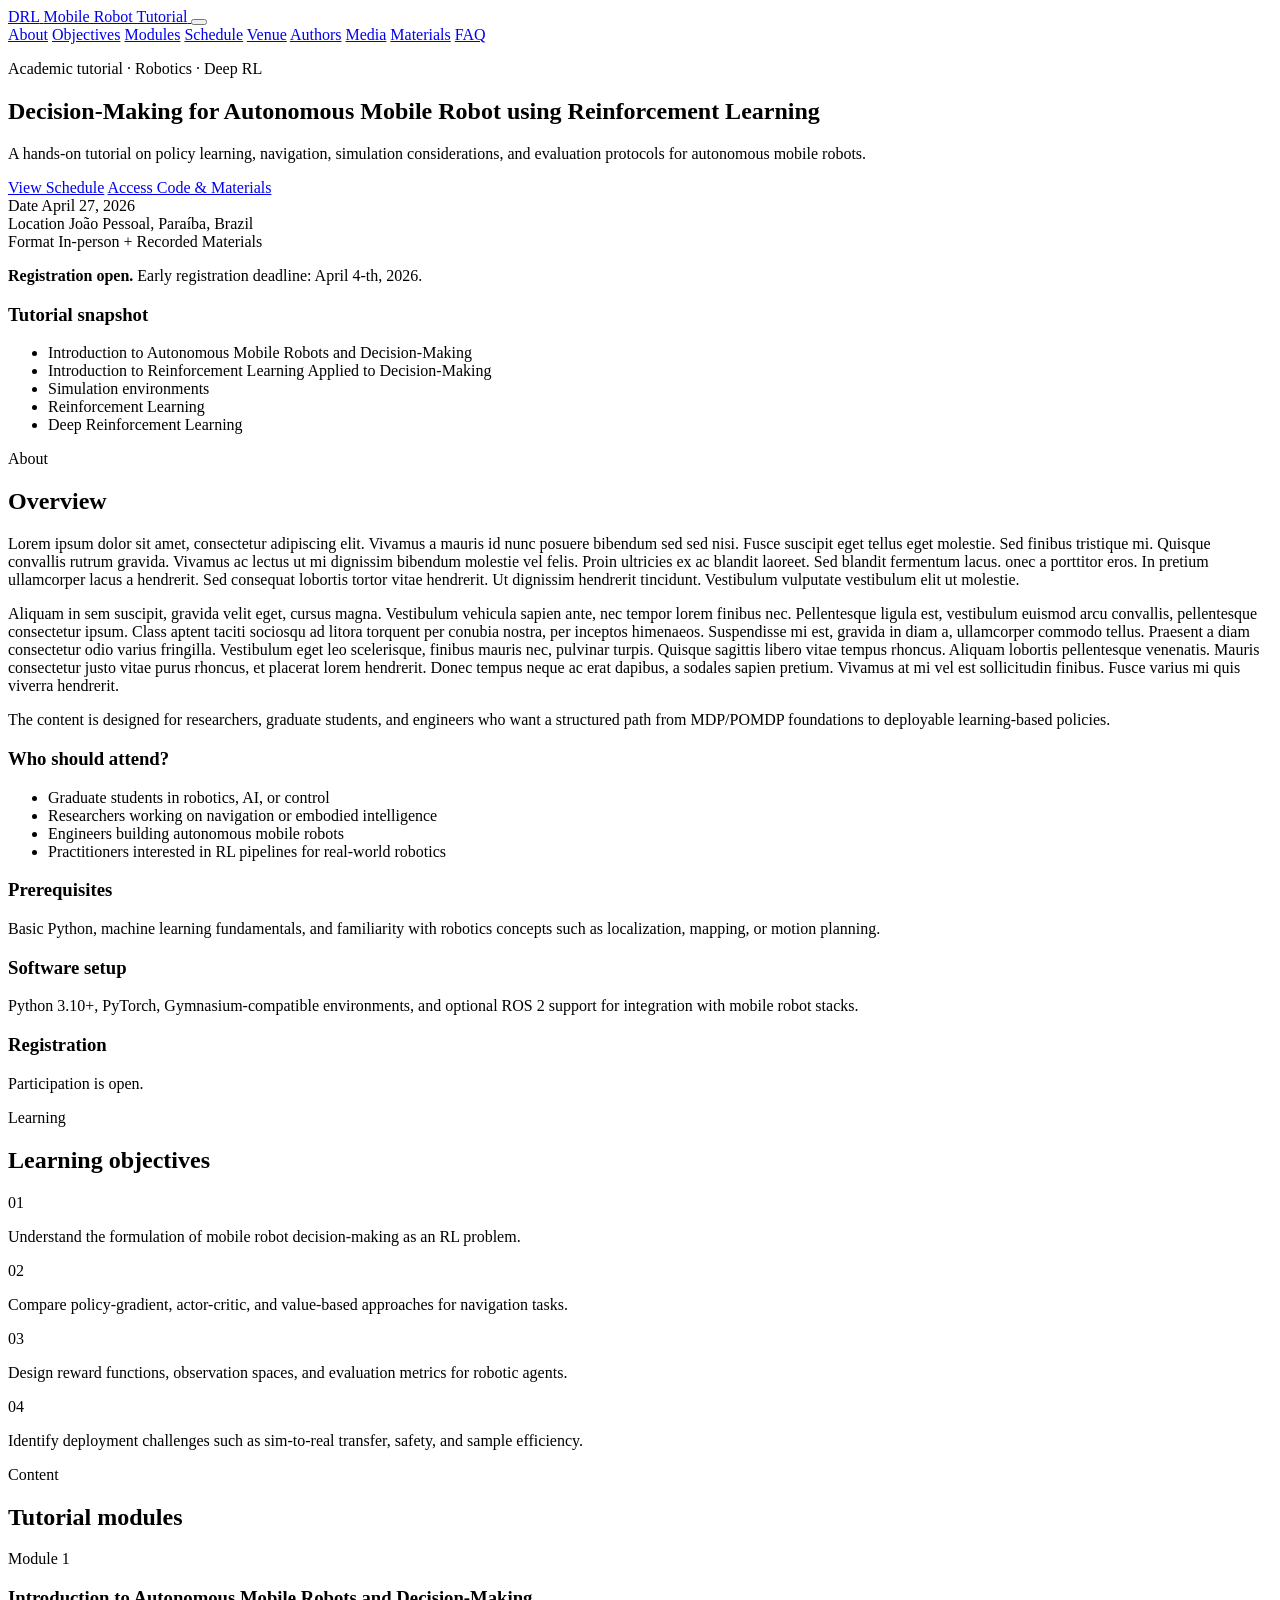
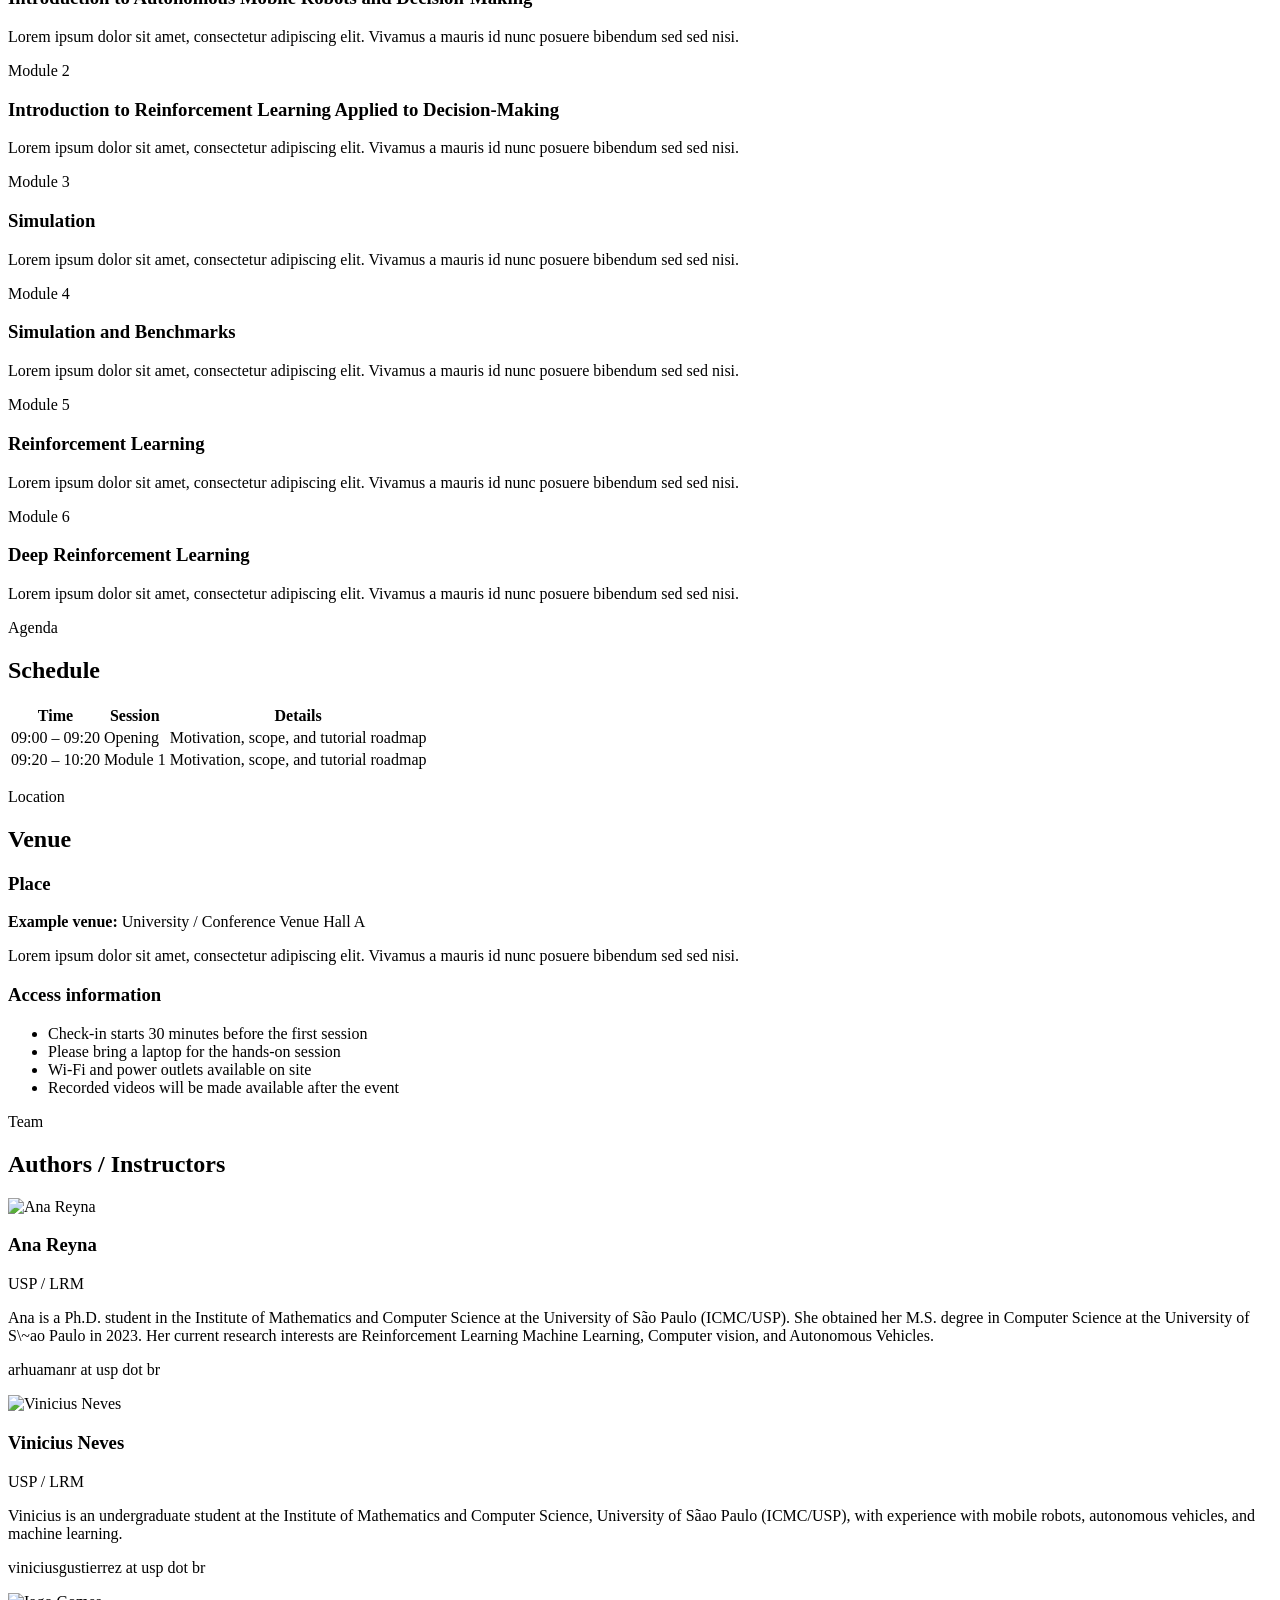
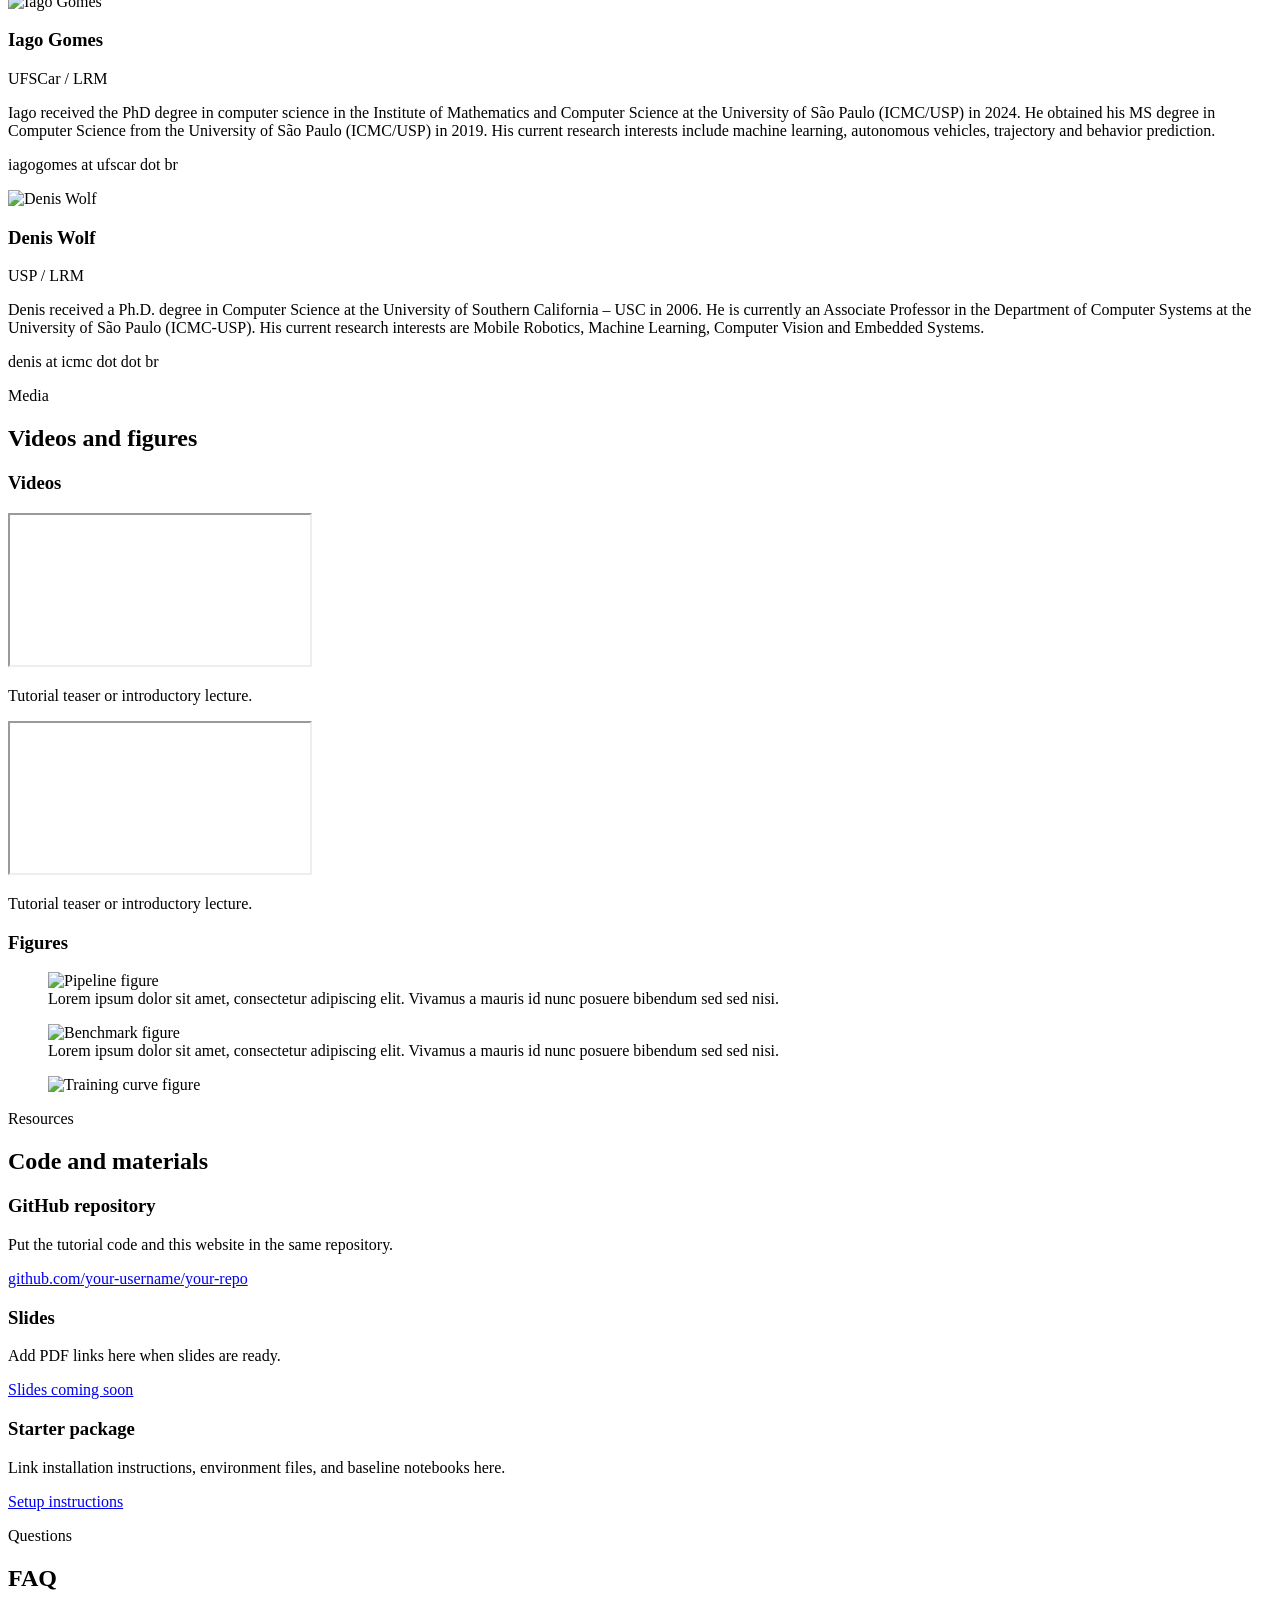
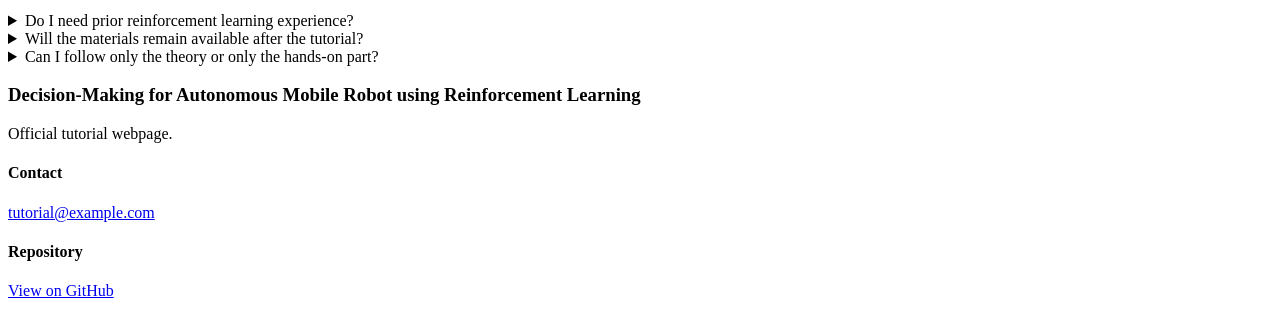
==== docs/index.html @ 29504f0d "update authors photos and bio" ====
<!DOCTYPE html>
<html lang="en">
<head>
  <meta charset="UTF-8" />
  <meta
    name="viewport"
    content="width=device-width, initial-scale=1.0"
  />
  <title>"Decision-Making for Autonomous Mobile Robot using Reinforcement Learning"</title>

  <meta
    name="description"
    content="Official tutorial website for Decision-Making for Mobile Robots using Deep Reinforcement Learning. Modules, schedule, venue, authors, figures, videos, and repository."
  />
  <meta
    name="keywords"
    content="mobile robots, deep reinforcement learning, robotics, decision-making, autonomous navigation"
  />
  <meta name="author" content="Tutorial Organizing Team" />

  <meta property="og:title" content="Decision-Making for Autonomous Mobile Robot using Reinforcement Learning" />
  <meta
    property="og:description"
    content="Tutorial website with overview, schedule, modules, authors, videos, figures, and code repository."
  />
  <meta property="og:type" content="website" />
  <meta property="og:image" content="./assets/figures/fig1.jpg" />
  <meta property="og:url" content="" />

  <link rel="stylesheet" href="./styles.css" />
</head>
<body>
  <header class="site-header">
    <div class="container nav-wrap">
      <a href="#home" class="brand">
        <span class="brand-mark">DRL</span>
        <span class="brand-text">Mobile Robot Tutorial</span>
      </a>

      <button class="menu-toggle" id="menu-toggle" aria-label="Open navigation menu" aria-expanded="false">
        <span></span><span></span><span></span>
      </button>

      <nav class="site-nav" id="site-nav" aria-label="Main Navigation">
        <a href="#about">About</a>
        <a href="#objectives">Objectives</a>
        <a href="#modules">Modules</a>
        <a href="#schedule">Schedule</a>
        <a href="#venue">Venue</a>
        <a href="#authors">Authors</a>
        <a href="#media">Media</a>
        <a href="#materials">Materials</a>
        <a href="#faq">FAQ</a>
      </nav>
    </div>
  </header>

  <main>
    <section id="home" class="hero section">
      <div class="container hero-grid">
        <div class="hero-copy">
          <p class="eyebrow">Academic tutorial · Robotics · Deep RL</p>
          <h1>Decision-Making for Autonomous Mobile Robot using Reinforcement Learning</h1>
          <p class="hero-subtitle">
            A hands-on tutorial on policy learning, navigation, simulation considerations,
            and evaluation protocols for autonomous mobile robots.
          </p>

          <div class="hero-actions">
            <a class="btn btn-primary" href="#schedule">View Schedule</a>
            <a class="btn btn-secondary" href="#materials">Access Code & Materials</a>
          </div>

          <div class="hero-meta">
            <div class="meta-card">
              <span class="meta-label">Date</span>
              <span class="meta-value">April 27, 2026</span>
            </div>
            <div class="meta-card">
              <span class="meta-label">Location</span>
              <span class="meta-value">João Pessoal, Paraíba, Brazil</span>
            </div>
            <div class="meta-card">
              <span class="meta-label">Format</span>
              <span class="meta-value">In-person + Recorded Materials</span>
            </div>
          </div>
        </div>

        <div class="hero-panel">
          <div class="highlight-banner">
            <p><strong>Registration open.</strong> Early registration deadline: April 4-th, 2026.</p>
          </div>

          <div class="info-panel">
            <h3>Tutorial snapshot</h3>
            <ul>
              <li>Introduction to Autonomous Mobile Robots and Decision-Making</li>
              <li>Introduction to Reinforcement Learning Applied to Decision-Making</li>
              <li>Simulation environments</li>
              <li>Reinforcement Learning</li>
              <li>Deep Reinforcement Learning</li>
            </ul>
          </div>
        </div>
      </div>
    </section>

    <section id="about" class="section">
      <div class="container">
        <div class="section-head">
          <p class="section-tag">About</p>
          <h2>Overview</h2>
        </div>

        <div class="two-col">
          <div>
            <p>
            Lorem ipsum dolor sit amet, consectetur adipiscing elit. Vivamus a mauris id nunc posuere bibendum sed sed nisi. 
            Fusce suscipit eget tellus eget molestie. Sed finibus tristique mi. Quisque convallis rutrum gravida. Vivamus ac 
            lectus ut mi dignissim bibendum molestie vel felis. Proin ultricies ex ac blandit laoreet. Sed blandit fermentum lacus. 
            onec a porttitor eros. In pretium ullamcorper lacus a hendrerit. Sed consequat lobortis tortor vitae hendrerit. 
            Ut dignissim hendrerit tincidunt. Vestibulum vulputate vestibulum elit ut molestie.
            </p>
            <p></p>
            Aliquam in sem suscipit, gravida velit eget, cursus magna. Vestibulum vehicula sapien ante, nec tempor lorem finibus nec.
            Pellentesque ligula est, vestibulum euismod arcu convallis, pellentesque consectetur ipsum. Class aptent taciti sociosqu ad litora 
            torquent per conubia nostra, per inceptos himenaeos. Suspendisse mi est, gravida in diam a, ullamcorper commodo tellus. Praesent 
            a diam consectetur odio varius fringilla. Vestibulum eget leo scelerisque, finibus mauris nec, pulvinar turpis. Quisque sagittis 
            libero vitae tempus rhoncus. Aliquam lobortis pellentesque venenatis. Mauris consectetur justo vitae purus rhoncus, et placerat 
            lorem hendrerit. Donec tempus neque ac erat dapibus, a sodales sapien pretium. Vivamus at mi vel est sollicitudin finibus. 
            Fusce varius mi quis viverra hendrerit.
            </p>
            <p>
            The content is designed for researchers, graduate students, and engineers who want
            a structured path from MDP/POMDP foundations to deployable learning-based policies.
            </p>
          </div>

          <div class="card">
            <h3>Who should attend?</h3>
            <ul class="clean-list">
              <li>Graduate students in robotics, AI, or control</li>
              <li>Researchers working on navigation or embodied intelligence</li>
              <li>Engineers building autonomous mobile robots</li>
              <li>Practitioners interested in RL pipelines for real-world robotics</li>
            </ul>
          </div>
        </div>

        <div class="three-col cards">
          <article class="card">
            <h3>Prerequisites</h3>
            <p>
              Basic Python, machine learning fundamentals, and familiarity with robotics concepts
              such as localization, mapping, or motion planning.
            </p>
          </article>

          <article class="card">
            <h3>Software setup</h3>
            <p>
              Python 3.10+, PyTorch, Gymnasium-compatible environments, and optional ROS 2 support
              for integration with mobile robot stacks.
            </p>
          </article>

          <article class="card">
            <h3>Registration</h3>
            <p>
              Participation is open.
            </p>
          </article>
        </div>
      </div>
    </section>

    <section id="objectives" class="section alt-bg">
      <div class="container">
        <div class="section-head">
          <p class="section-tag">Learning</p>
          <h2>Learning objectives</h2>
        </div>

        <div class="objectives-grid">
          <div class="objective-item">
            <span>01</span>
            <p>Understand the formulation of mobile robot decision-making as an RL problem.</p>
          </div>
          <div class="objective-item">
            <span>02</span>
            <p>Compare policy-gradient, actor-critic, and value-based approaches for navigation tasks.</p>
          </div>
          <div class="objective-item">
            <span>03</span>
            <p>Design reward functions, observation spaces, and evaluation metrics for robotic agents.</p>
          </div>
          <div class="objective-item">
            <span>04</span>
            <p>Identify deployment challenges such as sim-to-real transfer, safety, and sample efficiency.</p>
          </div>
        </div>
      </div>
    </section>

    <section id="modules" class="section">
      <div class="container">
        <div class="section-head">
          <p class="section-tag">Content</p>
          <h2>Tutorial modules</h2>
        </div>

        <div class="module-grid">
          <article class="card module-card">
            <span class="pill">Module 1</span>
            <h3>Introduction to Autonomous Mobile Robots and Decision-Making</h3>
            <p>
              Lorem ipsum dolor sit amet, consectetur adipiscing elit. Vivamus a mauris id nunc posuere bibendum sed sed nisi.
            </p>
          </article>

          <article class="card module-card">
            <span class="pill">Module 2</span>
            <h3>Introduction to Reinforcement Learning Applied to Decision-Making</h3>
            <p>
              Lorem ipsum dolor sit amet, consectetur adipiscing elit. Vivamus a mauris id nunc posuere bibendum sed sed nisi.
            </p>
          </article>

          <article class="card module-card">
            <span class="pill">Module 3</span>
            <h3>Simulation</h3>
            <p>
              Lorem ipsum dolor sit amet, consectetur adipiscing elit. Vivamus a mauris id nunc posuere bibendum sed sed nisi.
            </p>
          </article>

          <article class="card module-card">
            <span class="pill">Module 4</span>
            <h3>Simulation and Benchmarks</h3>
            <p>
             Lorem ipsum dolor sit amet, consectetur adipiscing elit. Vivamus a mauris id nunc posuere bibendum sed sed nisi.
            </p>
          </article>

          <article class="card module-card">
            <span class="pill">Module 5</span>
            <h3>Reinforcement Learning</h3>
            <p>
              Lorem ipsum dolor sit amet, consectetur adipiscing elit. Vivamus a mauris id nunc posuere bibendum sed sed nisi.
            </p>
          </article>

          <article class="card module-card">
            <span class="pill">Module 6</span>
            <h3>Deep Reinforcement Learning</h3>
            <p>
              Lorem ipsum dolor sit amet, consectetur adipiscing elit. Vivamus a mauris id nunc posuere bibendum sed sed nisi.
            </p>
          </article>
        </div>
      </div>
    </section>

    <section id="schedule" class="section alt-bg">
      <div class="container">
        <div class="section-head">
          <p class="section-tag">Agenda</p>
          <h2>Schedule</h2>
        </div>

        <div class="table-wrap">
          <table class="schedule-table">
            <thead>
              <tr>
                <th>Time</th>
                <th>Session</th>
                <th>Details</th>
              </tr>
            </thead>
            <tbody>
              <tr>
                <td>09:00 – 09:20</td>
                <td>Opening</td>
                <td>Motivation, scope, and tutorial roadmap</td>
              </tr>
              <tr>
                <td>09:20 – 10:20</td>
                <td>Module 1</td>
                <td>Motivation, scope, and tutorial roadmap</td>
              </tr>
            </tbody>
          </table>
        </div>
      </div>
    </section>

    <section id="venue" class="section">
      <div class="container">
        <div class="section-head">
          <p class="section-tag">Location</p>
          <h2>Venue</h2>
        </div>

        <div class="two-col">
          <div class="card">
            <h3>Place</h3>
            <p><strong>Example venue:</strong> University / Conference Venue Hall A</p>
            <p>
              Lorem ipsum dolor sit amet, consectetur adipiscing elit. Vivamus a mauris id nunc posuere bibendum sed sed nisi.
            </p>
          </div>

          <div class="card">
            <h3>Access information</h3>
            <ul class="clean-list">
              <li>Check-in starts 30 minutes before the first session</li>
              <li>Please bring a laptop for the hands-on session</li>
              <li>Wi-Fi and power outlets available on site</li>
              <li>Recorded videos will be made available after the event</li>
            </ul>
          </div>
        </div>
      </div>
    </section>

    <section id="authors" class="section alt-bg">
      <div class="container">
        <div class="section-head">
          <p class="section-tag">Team</p>
          <h2>Authors / Instructors</h2>
        </div>

        <div class="author-grid">
          <article class="card author-card">
            <img src="./assets/authors/ana.jpeg" alt="Ana Reyna" />
            <h3>Ana Reyna</h3>
            <p class="muted">USP / LRM</p>
            <p>Ana is a Ph.D. student in the Institute of Mathematics and Computer Science at the 
              University of São Paulo (ICMC/USP). She obtained her M.S. degree in Computer Science 
              at the University of S\~ao Paulo in 2023. Her current research interests are Reinforcement 
              Learning Machine Learning, Computer vision, and Autonomous Vehicles.</p>
            <p>arhuamanr at usp dot br</p>
          </article>

          <article class="card author-card">
            <img src="./assets/authors/vinicius.jpg" alt="Vinicius Neves" />
            <h3>Vinicius Neves</h3>
            <p class="muted">USP / LRM</p>
            <p>Vinicius is an undergraduate student at the  Institute of Mathematics and Computer Science, 
              University of Sãao Paulo (ICMC/USP), with experience with mobile robots, autonomous
               vehicles, and machine learning.</p>
            <p> viniciusgustierrez at usp dot br</p>
          </article>

          <article class="card author-card">
            <img src="./assets/authors/iago.jpg" alt="Iago Gomes" />
            <h3>Iago Gomes</h3>
            <p class="muted">UFSCar / LRM </p>
            <p>Iago received the PhD degree in computer science in the Institute of Mathematics 
              and Computer Science at the University of São Paulo (ICMC/USP) in 2024. 
              He obtained his MS degree in Computer Science from the University of São Paulo (ICMC/USP) in 2019. 
              His current research interests include machine learning, autonomous vehicles, trajectory and 
              behavior prediction.</p>
            <p>iagogomes at ufscar dot br</p>
          </article>

          <article class="card author-card">
            <img src="./assets/authors/denis.jpg" alt="Denis Wolf" />
            <h3>Denis Wolf</h3>
            <p class="muted">USP /  LRM</p>
            <p> Denis received a Ph.D. degree in Computer Science at the University of Southern 
              California – USC in 2006. He is currently an Associate Professor in the Department 
              of Computer Systems at the University of São Paulo (ICMC-USP). His current research 
              interests are Mobile Robotics, Machine Learning, Computer Vision and
               Embedded Systems.</p>
            <p>denis at icmc dot dot br</p>
          </article>
        </div>
      </div>
    </section>

    <section id="media" class="section">
      <div class="container">
        <div class="section-head">
          <p class="section-tag">Media</p>
          <h2>Videos and figures</h2>
        </div>

        <div class="two-col">
          <div>
            <h3 class="subsection-title">Videos</h3>
            <div class="video-grid">
              <div class="video-card card">
                <div class="video-frame">
                  <iframe
                    src="https://www.youtube.com/embed/dQw4w9WgXcQ"
                    title="Tutorial teaser video"
                    loading="lazy"
                    allowfullscreen>
                  </iframe>
                </div>
                <p>Tutorial teaser or introductory lecture.</p>
              </div>

              <div class="video-card card">
                <div class="video-frame">
                  <iframe
                    src="https://www.youtube.com/embed/aqz-KE-bpKQ"
                    title="Robot demo video"
                    loading="lazy"
                    allowfullscreen>
                  </iframe>
                </div>
                <p>Tutorial teaser or introductory lecture.</p>
              </div>
            </div>
          </div>

          <div>
            <h3 class="subsection-title">Figures</h3>
            <div class="figure-grid">
              <figure class="card figure-card">
                <img src="./assets/figures/fig1.jpg" alt="Pipeline figure" />
                <figcaption>Lorem ipsum dolor sit amet, consectetur adipiscing elit. Vivamus a mauris id nunc posuere bibendum sed sed nisi.</figcaption>
              </figure>

              <figure class="card figure-card">
                <img src="./assets/figures/fig2.jpg" alt="Benchmark figure" />
                <figcaption>Lorem ipsum dolor sit amet, consectetur adipiscing elit. Vivamus a mauris id nunc posuere bibendum sed sed nisi.</figcaption>
              </figure>

              <figure class="card figure-card">
                <img src="./assets/figures/fig3.jpg" alt="Training curve figure" />
                <figcaptionLorem ipsum dolor sit amet, consectetur adipiscing elit. Vivamus a mauris id nunc posuere bibendum sed sed nisi.</figcaption>
              </figure>
            </div>
          </div>
        </div>
      </div>
    </section>

    <section id="materials" class="section alt-bg">
      <div class="container">
        <div class="section-head">
          <p class="section-tag">Resources</p>
          <h2>Code and materials</h2>
        </div>

        <div class="three-col cards">
          <article class="card">
            <h3>GitHub repository</h3>
            <p>
              Put the tutorial code and this website in the same repository.
            </p>
            <a class="text-link" href="https://github.com/your-username/your-repo" target="_blank" rel="noopener noreferrer">
              github.com/your-username/your-repo
            </a>
          </article>

          <article class="card">
            <h3>Slides</h3>
            <p>
              Add PDF links here when slides are ready.
            </p>
            <a class="text-link" href="#">Slides coming soon</a>
          </article>

          <article class="card">
            <h3>Starter package</h3>
            <p>
              Link installation instructions, environment files, and baseline notebooks here.
            </p>
            <a class="text-link" href="#">Setup instructions</a>
          </article>
        </div>
      </div>
    </section>

    <section id="faq" class="section">
      <div class="container">
        <div class="section-head">
          <p class="section-tag">Questions</p>
          <h2>FAQ</h2>
        </div>

        <div class="faq-list">
          <details class="faq-item card">
            <summary>Do I need prior reinforcement learning experience?</summary>
            <p>Helpful but not mandatory. Basic ML knowledge is enough for most of the tutorial.</p>
          </details>

          <details class="faq-item card">
            <summary>Will the materials remain available after the tutorial?</summary>
            <p>Yes. Slides, repository links, and selected recordings can be shared after the event.</p>
          </details>

          <details class="faq-item card">
            <summary>Can I follow only the theory or only the hands-on part?</summary>
            <p>Yes. The content is modular, so attendees can focus on the segments most relevant to them.</p>
          </details>
        </div>
      </div>
    </section>
  </main>

  <footer class="site-footer">
    <div class="container footer-grid">
      <div>
        <h3>Decision-Making for Autonomous Mobile Robot using Reinforcement Learning</h3>
        <p>
          Official tutorial webpage.
        </p>
      </div>

      <div>
        <h4>Contact</h4>
        <p><a href="mailto:tutorial@example.com">tutorial@example.com</a></p>
      </div>

      <div>
        <h4>Repository</h4>
        <p>
          <a href="https://github.com/your-username/your-repo" target="_blank" rel="noopener noreferrer">
            View on GitHub
          </a>
        </p>
      </div>
    </div>
  </footer>

  <script src="./script.js"></script>
</body>
</html>
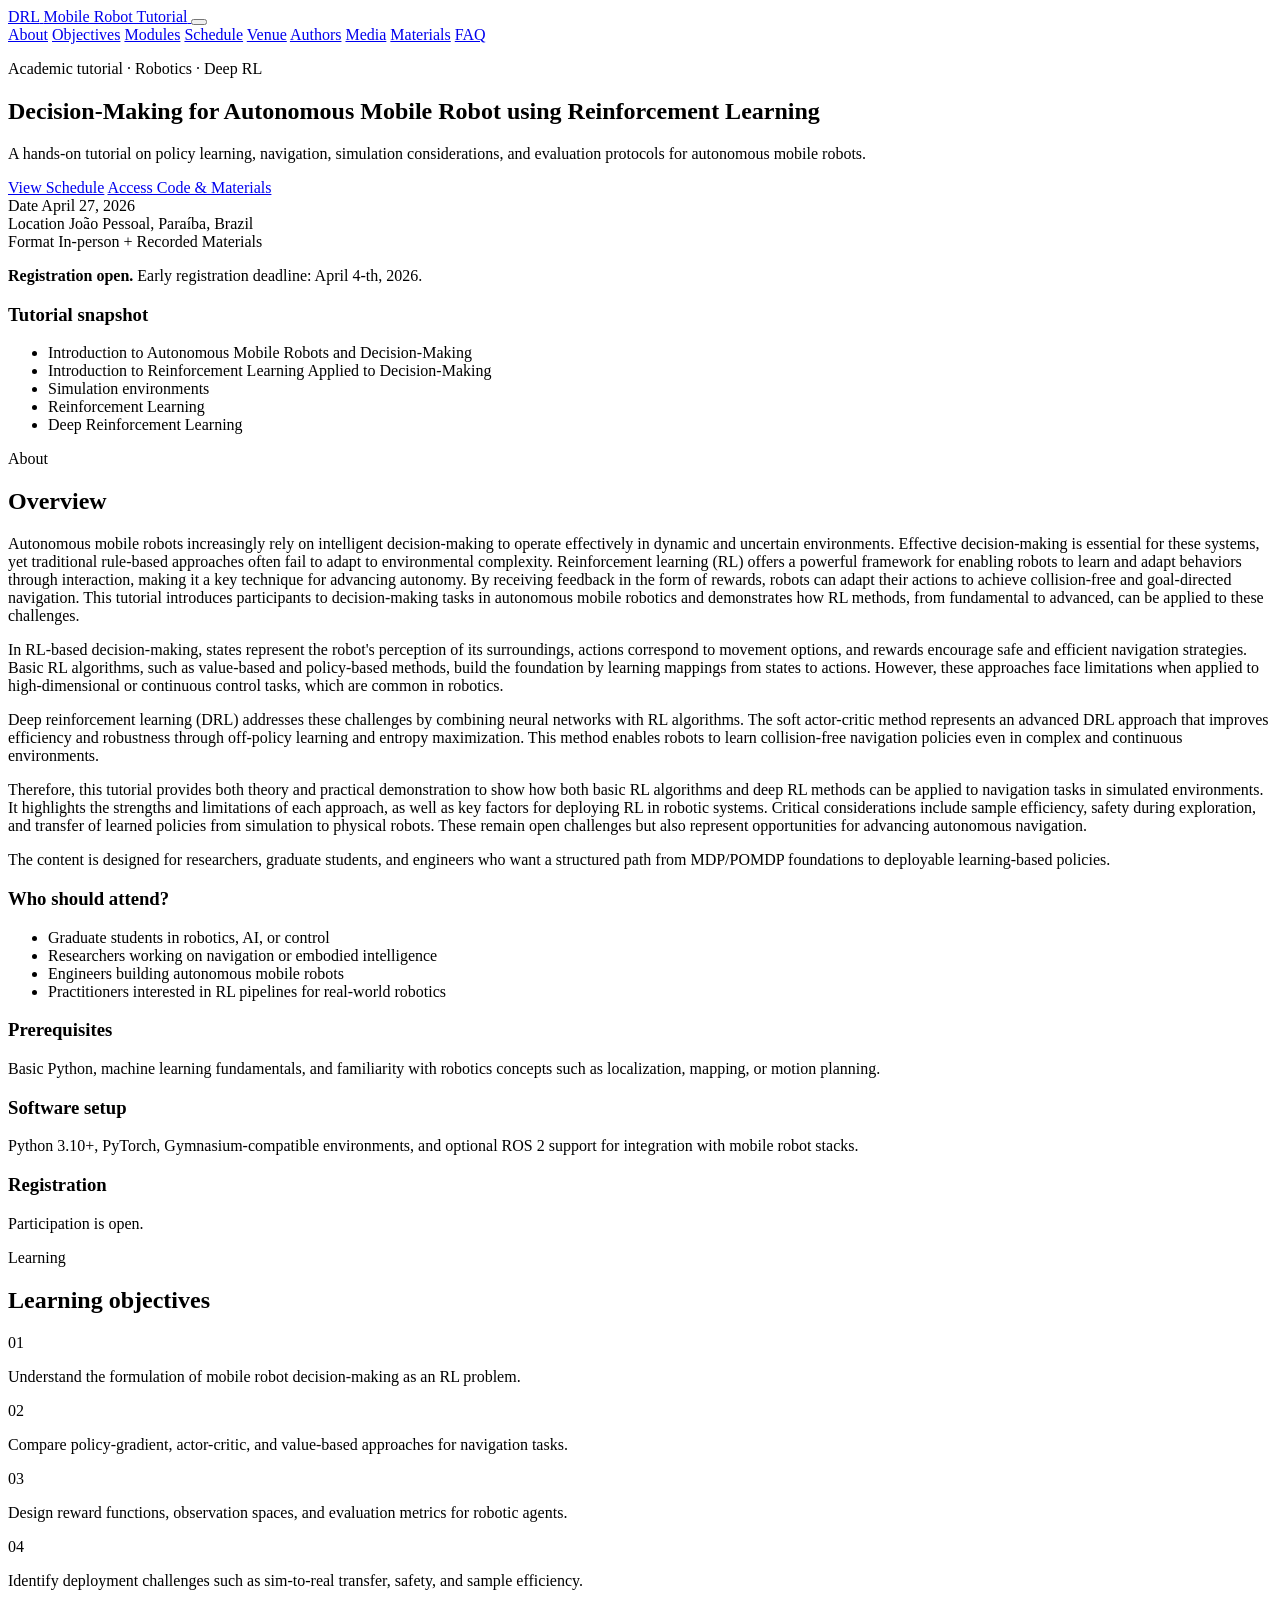
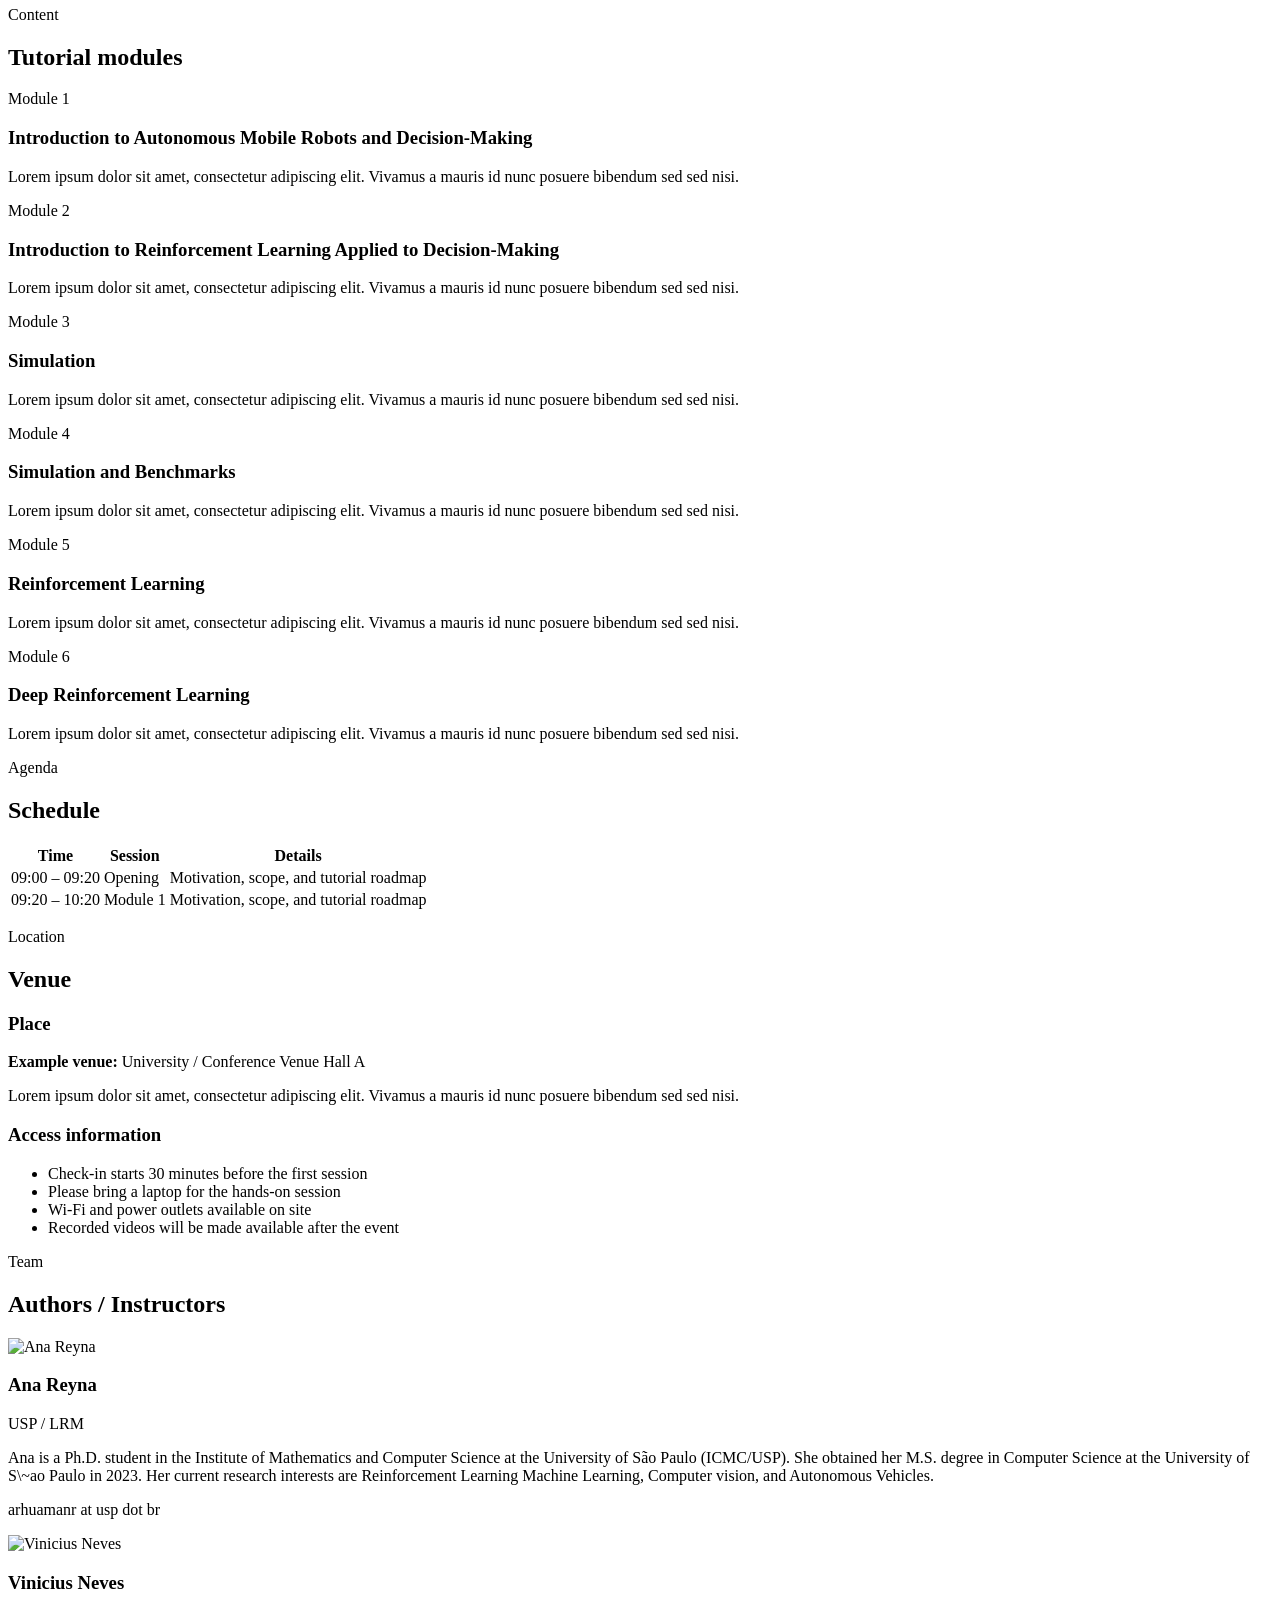
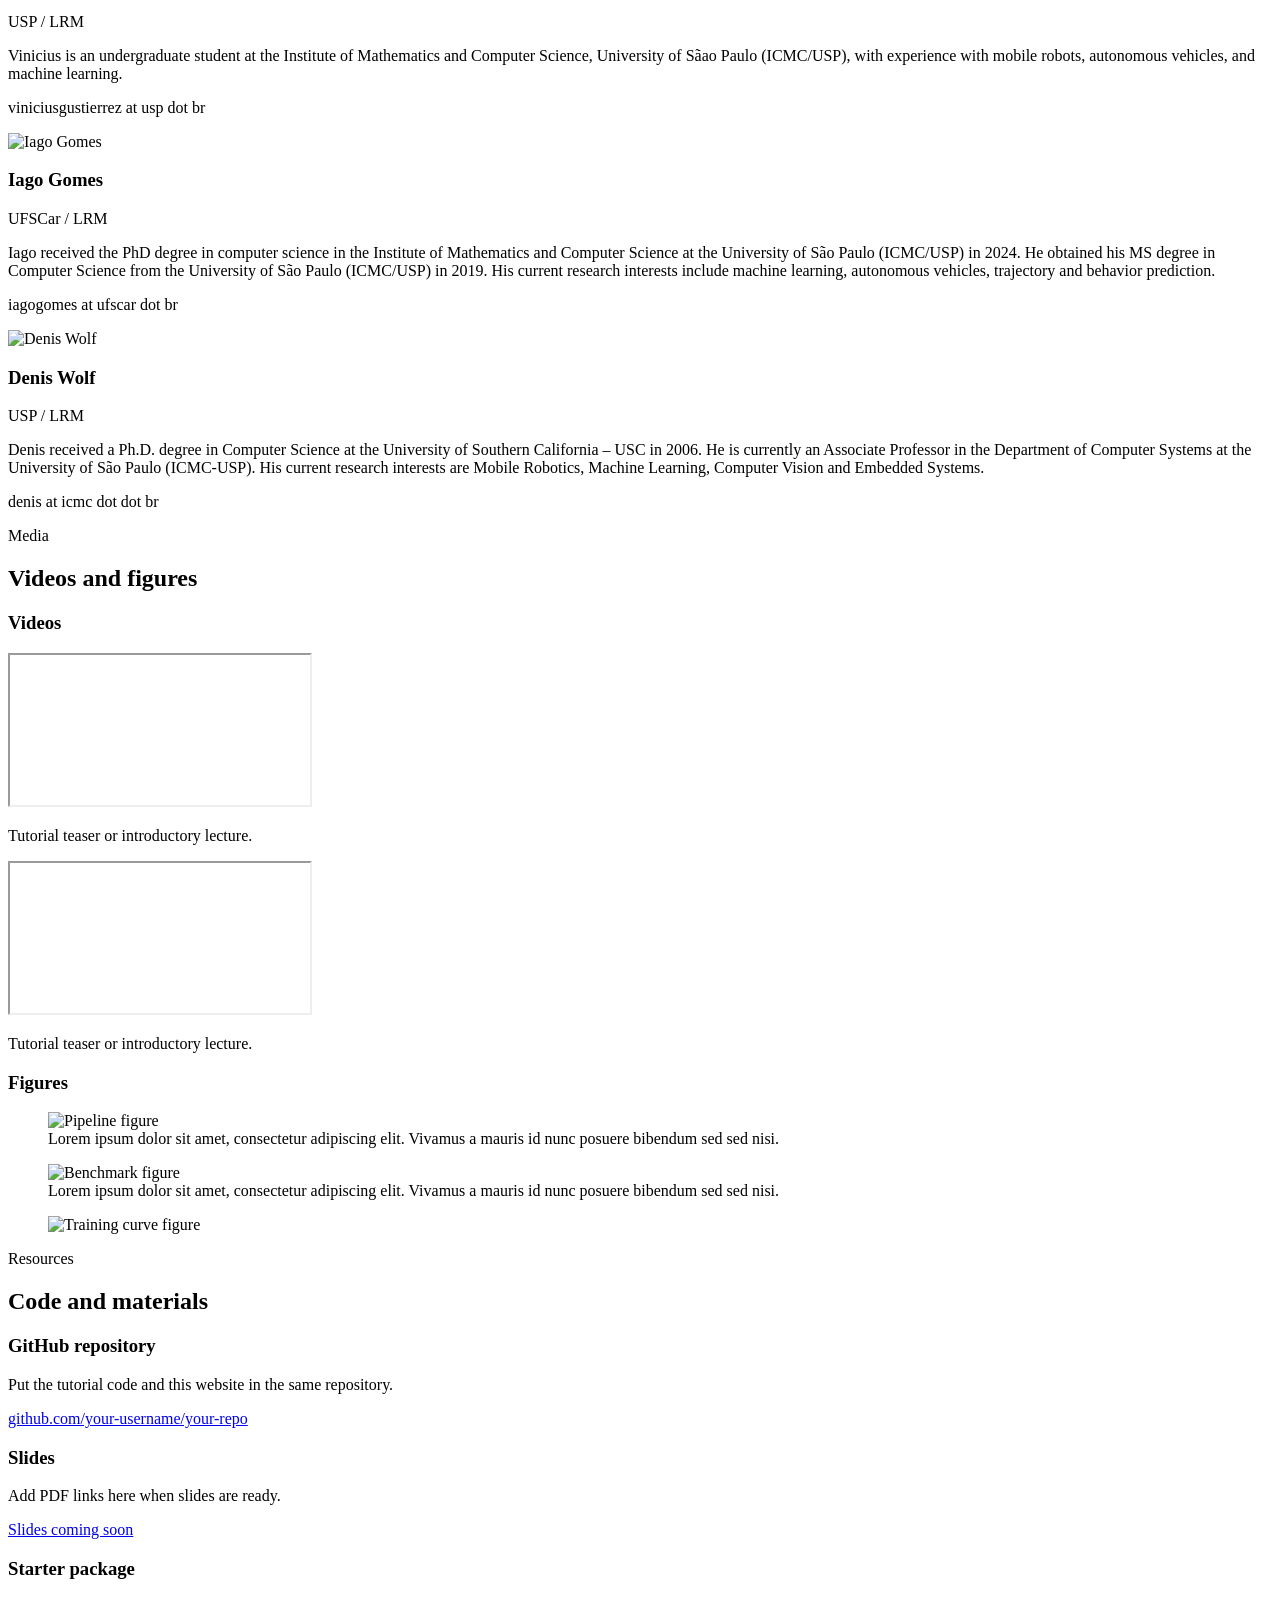
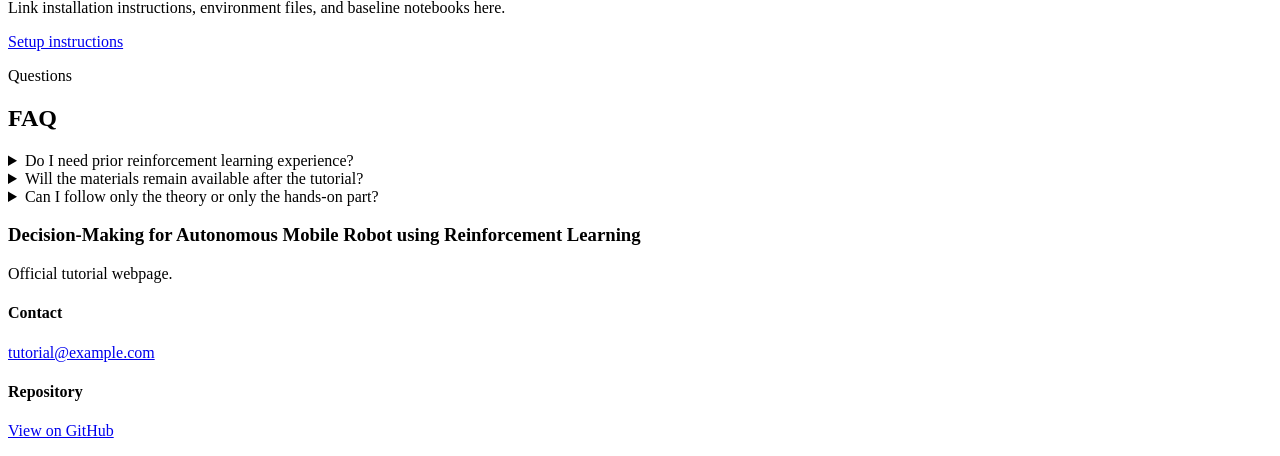
==== commit 9bf10883: "update description" ====
--- a/docs/index.html
+++ b/docs/index.html
@@ -115,22 +115,30 @@
 
         <div class="two-col">
           <div>
-            <p>
-            Lorem ipsum dolor sit amet, consectetur adipiscing elit. Vivamus a mauris id nunc posuere bibendum sed sed nisi. 
-            Fusce suscipit eget tellus eget molestie. Sed finibus tristique mi. Quisque convallis rutrum gravida. Vivamus ac 
-            lectus ut mi dignissim bibendum molestie vel felis. Proin ultricies ex ac blandit laoreet. Sed blandit fermentum lacus. 
-            onec a porttitor eros. In pretium ullamcorper lacus a hendrerit. Sed consequat lobortis tortor vitae hendrerit. 
-            Ut dignissim hendrerit tincidunt. Vestibulum vulputate vestibulum elit ut molestie.
-            </p>
-            <p></p>
-            Aliquam in sem suscipit, gravida velit eget, cursus magna. Vestibulum vehicula sapien ante, nec tempor lorem finibus nec.
-            Pellentesque ligula est, vestibulum euismod arcu convallis, pellentesque consectetur ipsum. Class aptent taciti sociosqu ad litora 
-            torquent per conubia nostra, per inceptos himenaeos. Suspendisse mi est, gravida in diam a, ullamcorper commodo tellus. Praesent 
-            a diam consectetur odio varius fringilla. Vestibulum eget leo scelerisque, finibus mauris nec, pulvinar turpis. Quisque sagittis 
-            libero vitae tempus rhoncus. Aliquam lobortis pellentesque venenatis. Mauris consectetur justo vitae purus rhoncus, et placerat 
-            lorem hendrerit. Donec tempus neque ac erat dapibus, a sodales sapien pretium. Vivamus at mi vel est sollicitudin finibus. 
-            Fusce varius mi quis viverra hendrerit.
-            </p>
+           <p>Autonomous mobile robots increasingly rely on intelligent decision-making to operate effectively in dynamic and 
+           uncertain environments.  Effective decision-making is essential for these systems, yet traditional rule-based
+           approaches often fail to adapt to environmental complexity.  Reinforcement learning (RL) offers a powerful framework 
+           for enabling robots to learn and adapt behaviors through interaction, making it a key technique for advancing autonomy. 
+           By receiving feedback in the form of rewards, robots can adapt their actions to achieve collision-free and goal-directed 
+           navigation. This tutorial introduces participants to decision-making tasks in autonomous mobile robotics and demonstrates 
+           how RL methods, from fundamental to advanced, can be applied to these challenges.</p>
+
+          <p>In RL-based decision-making, states represent the robot's perception of its surroundings, actions correspond to movement 
+            options, and rewards encourage safe and efficient navigation strategies. Basic RL algorithms, such as value-based and 
+            policy-based methods, build the foundation by learning mappings from states to actions. However, these approaches face 
+            limitations when applied to high-dimensional or continuous control tasks, which are common in robotics. </p> 
+
+          <p>Deep reinforcement learning (DRL) addresses these challenges by combining neural networks with RL algorithms. The soft 
+            actor-critic method represents an advanced DRL approach that improves efficiency and robustness through off-policy learning 
+            and entropy maximization. This method enables robots to learn collision-free navigation policies even in complex and 
+            continuous environments. </p> 
+
+            <p>Therefore, this tutorial provides both theory and practical demonstration to show how both basic RL algorithms
+             and deep RL methods can be applied to navigation tasks in simulated environments. It highlights the strengths and 
+             limitations of each approach, as well as key factors for deploying RL in robotic systems. Critical 
+             considerations include sample efficiency, safety during exploration, and transfer of learned policies from simulation
+              to physical robots. These remain open challenges but also represent opportunities for advancing autonomous navigation. </p>
+
             <p>
             The content is designed for researchers, graduate students, and engineers who want
             a structured path from MDP/POMDP foundations to deployable learning-based policies.
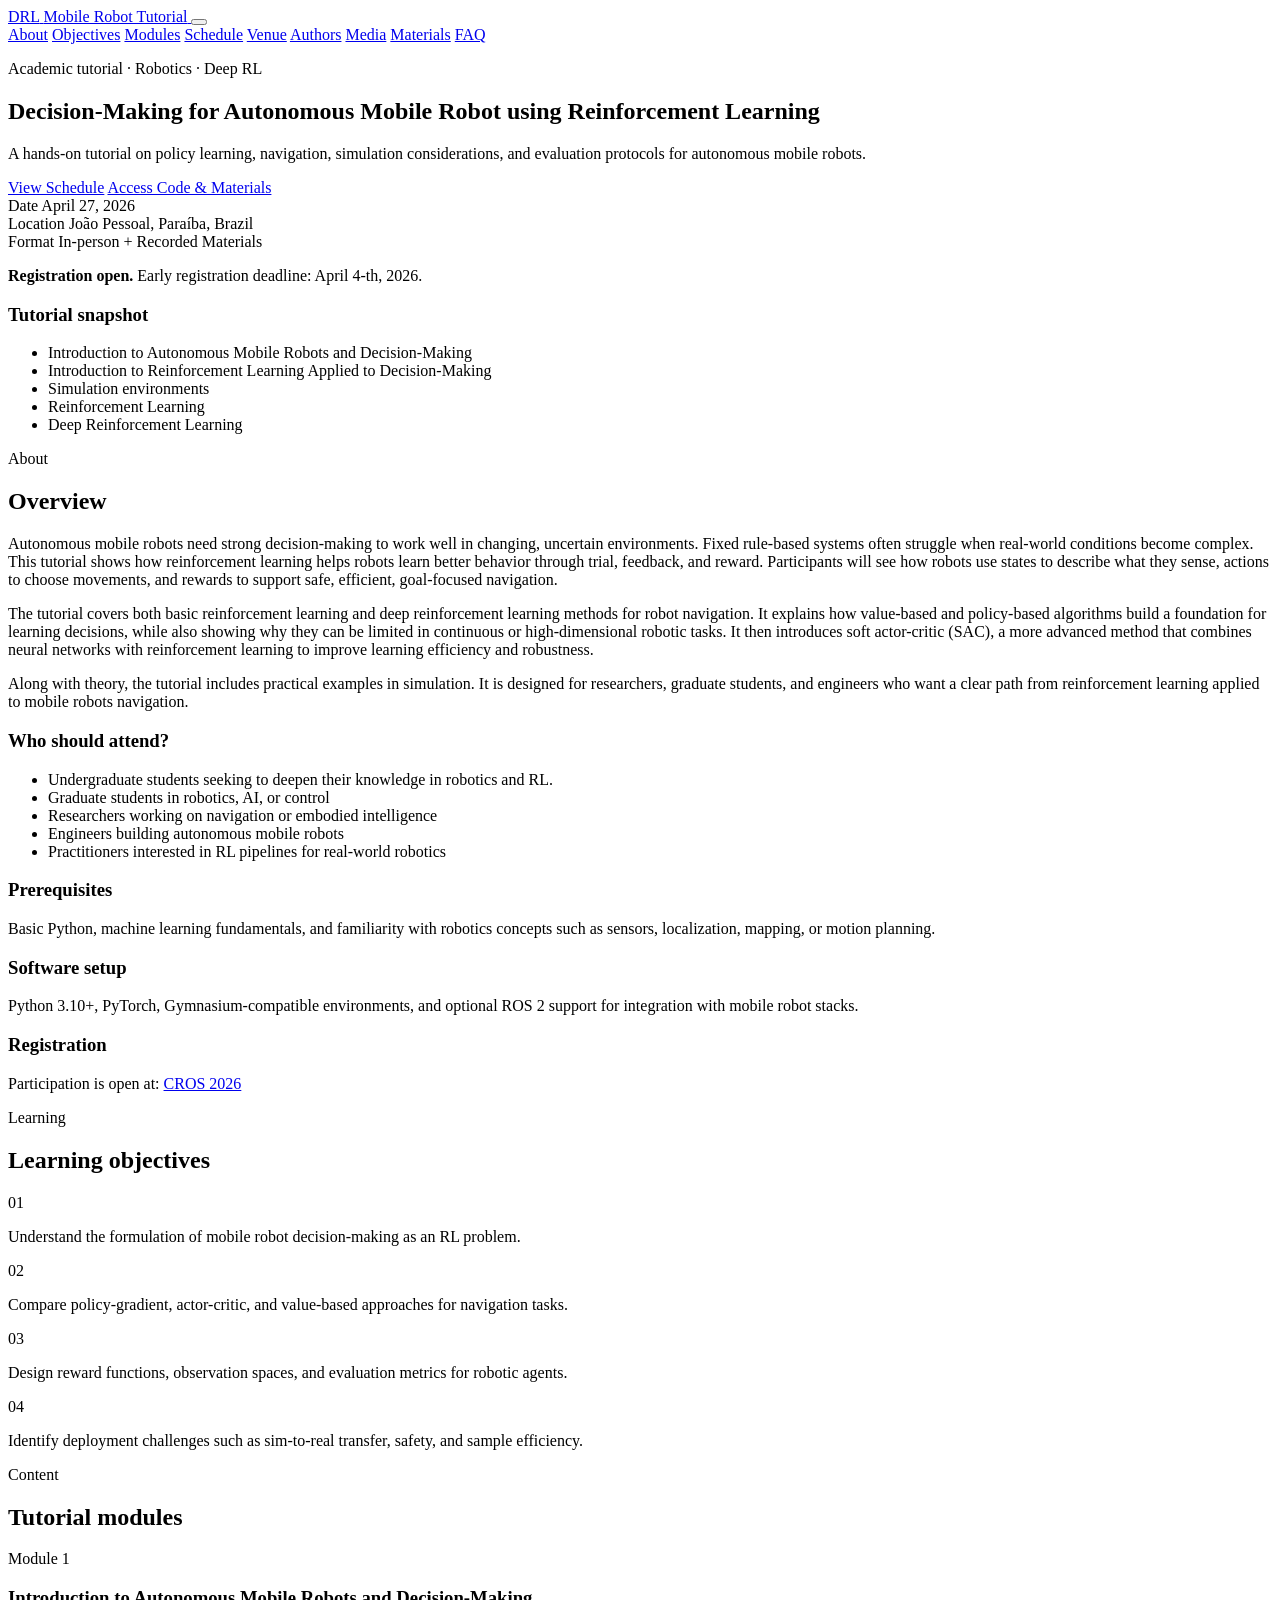
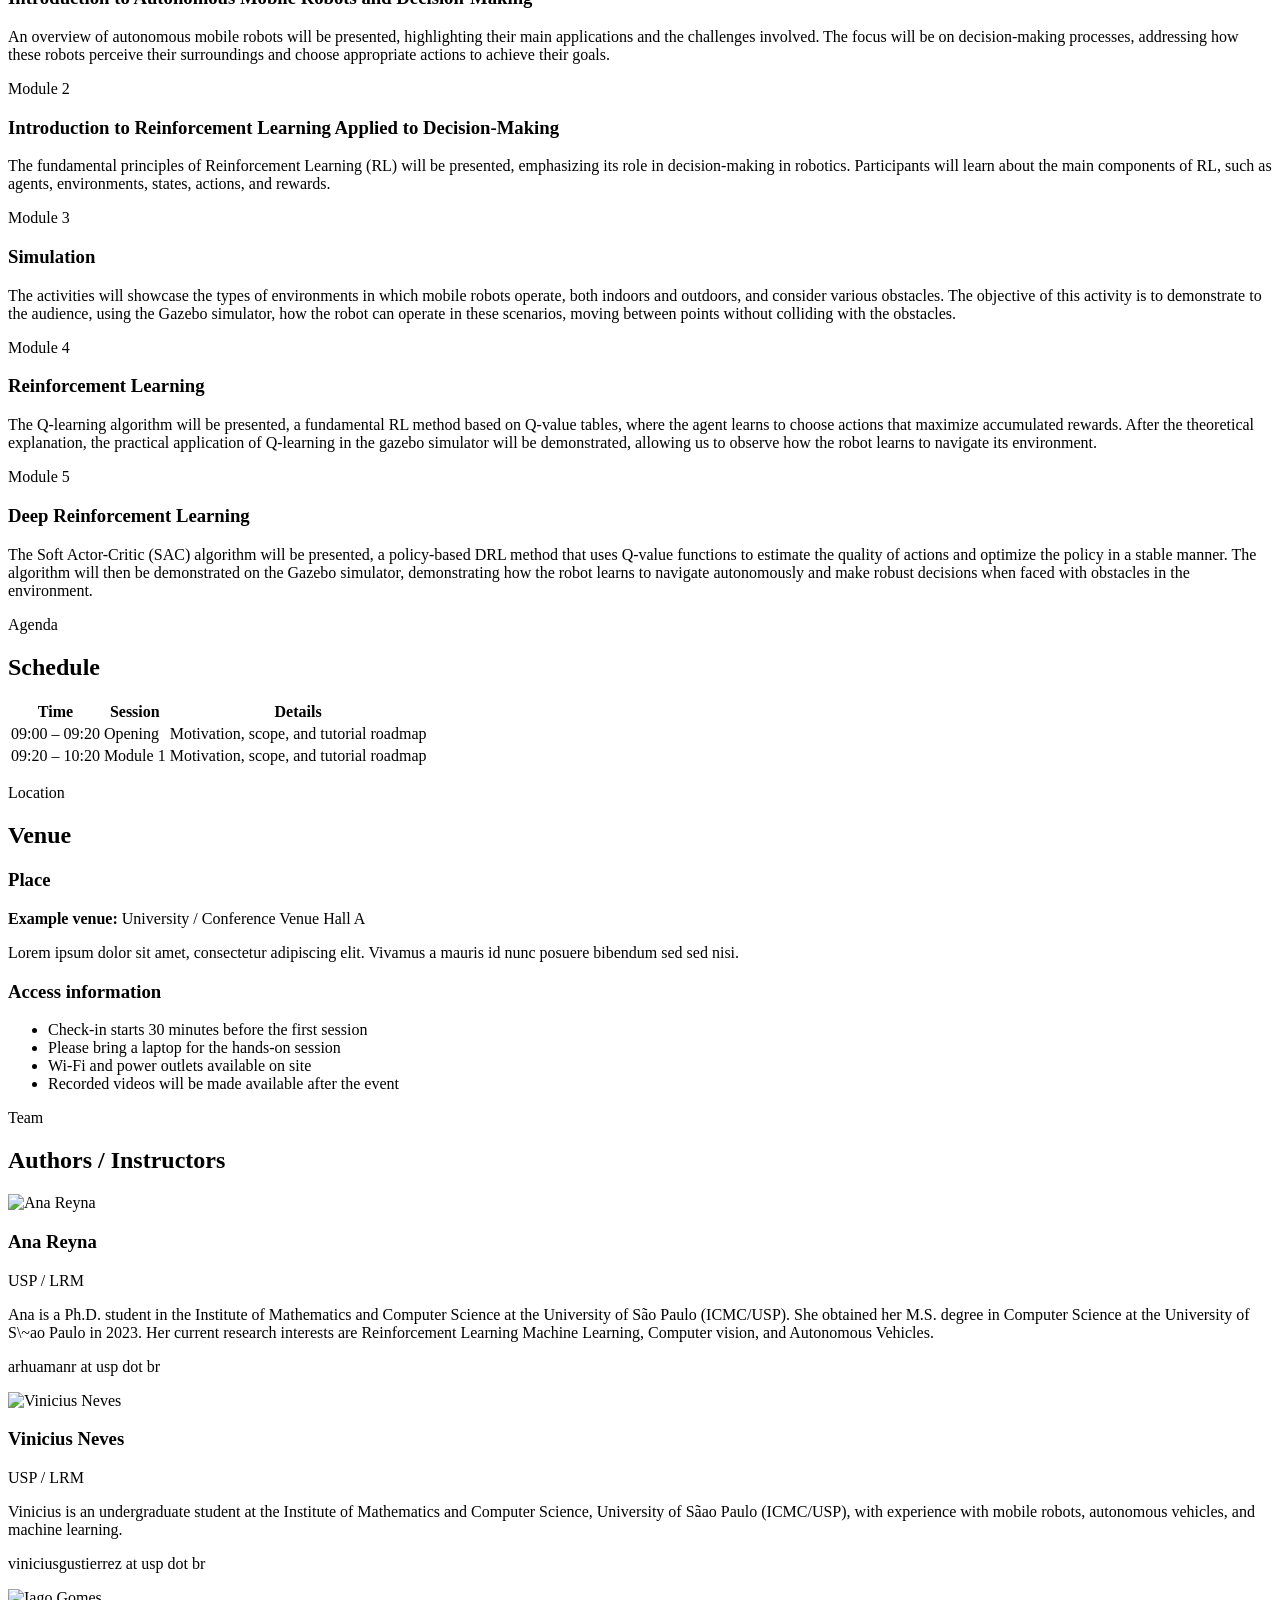
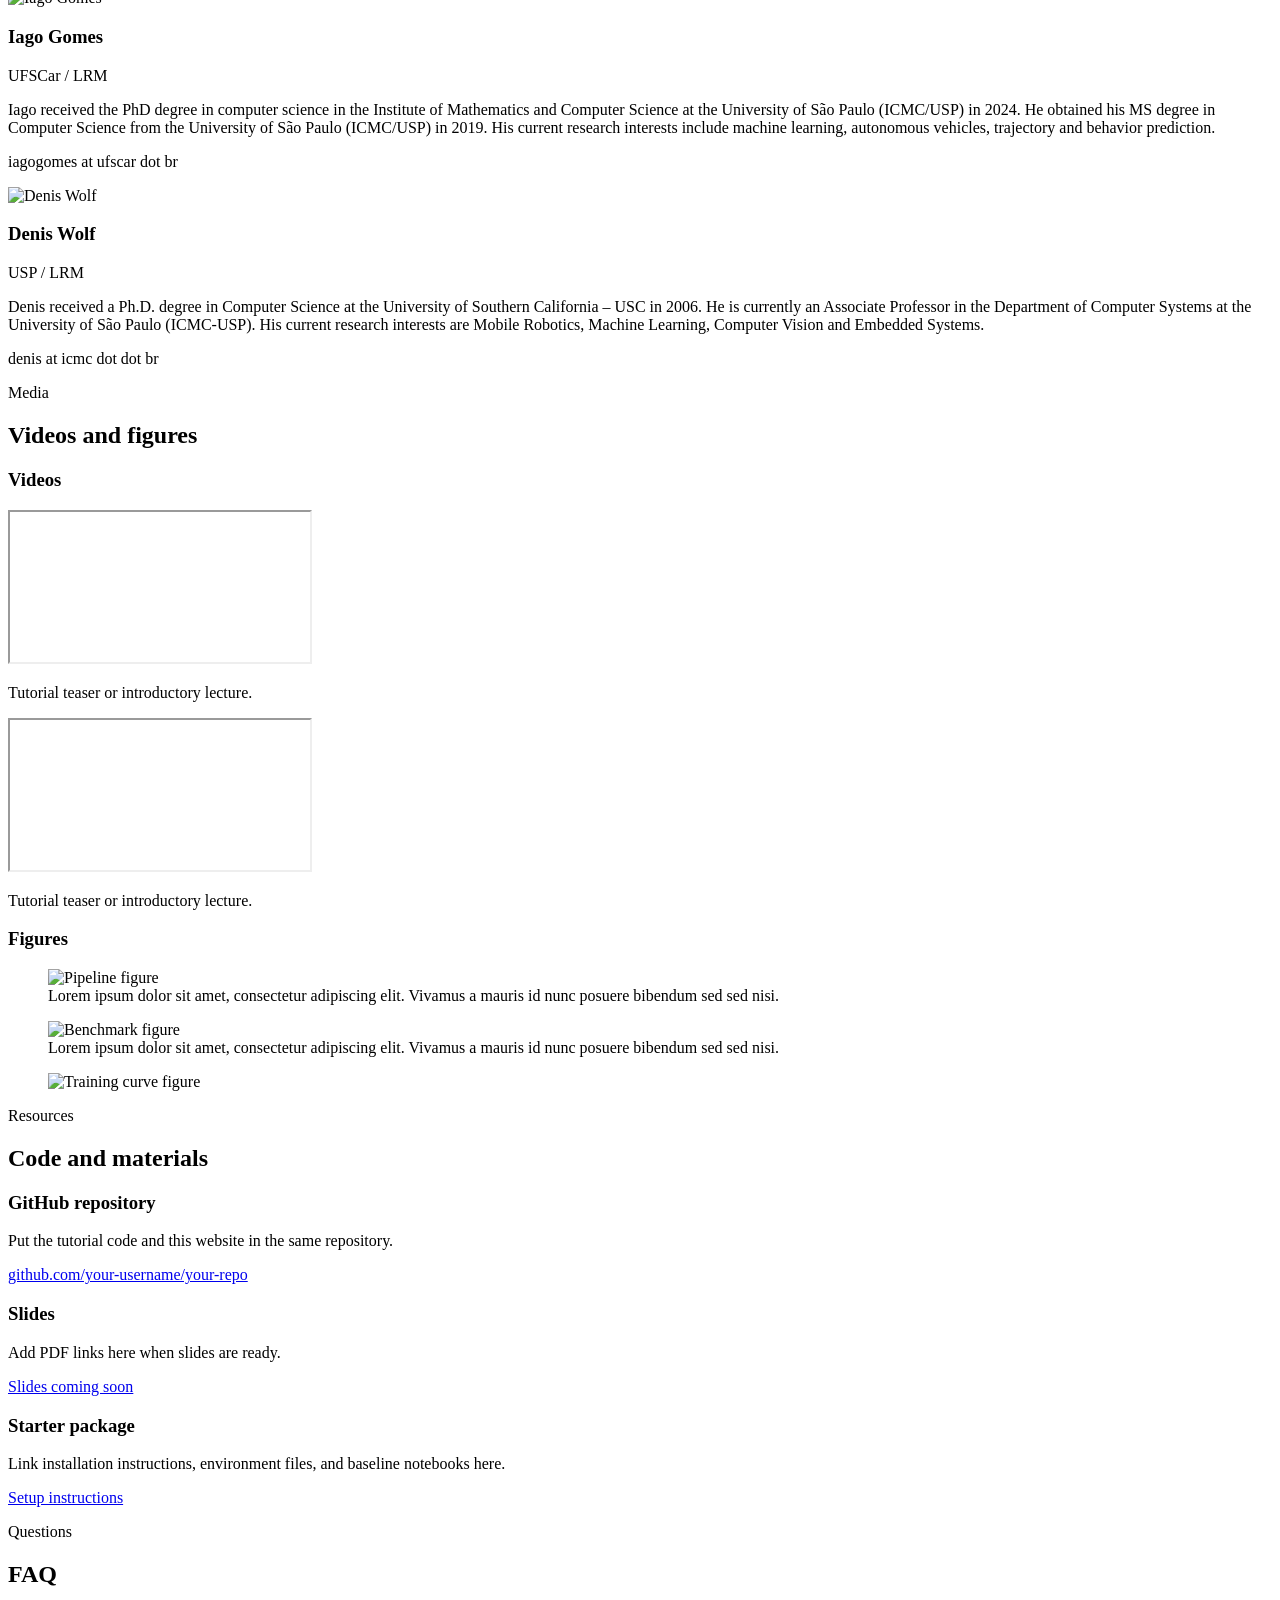
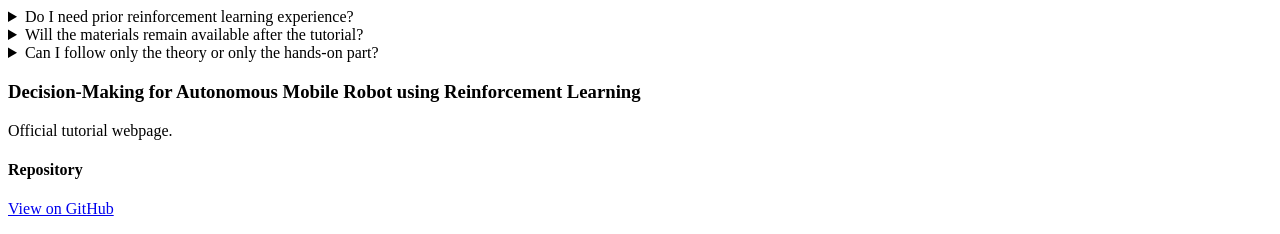
==== commit a5d65285: "update program" ====
--- a/docs/index.html
+++ b/docs/index.html
@@ -115,39 +115,27 @@
 
         <div class="two-col">
           <div>
-           <p>Autonomous mobile robots increasingly rely on intelligent decision-making to operate effectively in dynamic and 
-           uncertain environments.  Effective decision-making is essential for these systems, yet traditional rule-based
-           approaches often fail to adapt to environmental complexity.  Reinforcement learning (RL) offers a powerful framework 
-           for enabling robots to learn and adapt behaviors through interaction, making it a key technique for advancing autonomy. 
-           By receiving feedback in the form of rewards, robots can adapt their actions to achieve collision-free and goal-directed 
-           navigation. This tutorial introduces participants to decision-making tasks in autonomous mobile robotics and demonstrates 
-           how RL methods, from fundamental to advanced, can be applied to these challenges.</p>
-
-          <p>In RL-based decision-making, states represent the robot's perception of its surroundings, actions correspond to movement 
-            options, and rewards encourage safe and efficient navigation strategies. Basic RL algorithms, such as value-based and 
-            policy-based methods, build the foundation by learning mappings from states to actions. However, these approaches face 
-            limitations when applied to high-dimensional or continuous control tasks, which are common in robotics. </p> 
-
-          <p>Deep reinforcement learning (DRL) addresses these challenges by combining neural networks with RL algorithms. The soft 
-            actor-critic method represents an advanced DRL approach that improves efficiency and robustness through off-policy learning 
-            and entropy maximization. This method enables robots to learn collision-free navigation policies even in complex and 
-            continuous environments. </p> 
-
-            <p>Therefore, this tutorial provides both theory and practical demonstration to show how both basic RL algorithms
-             and deep RL methods can be applied to navigation tasks in simulated environments. It highlights the strengths and 
-             limitations of each approach, as well as key factors for deploying RL in robotic systems. Critical 
-             considerations include sample efficiency, safety during exploration, and transfer of learned policies from simulation
-              to physical robots. These remain open challenges but also represent opportunities for advancing autonomous navigation. </p>
-
-            <p>
-            The content is designed for researchers, graduate students, and engineers who want
-            a structured path from MDP/POMDP foundations to deployable learning-based policies.
-            </p>
+          <p>Autonomous mobile robots need strong decision-making to work well in changing, uncertain environments. 
+          Fixed rule-based systems often struggle when real-world conditions become complex. This tutorial shows
+          how reinforcement learning helps robots learn better behavior through trial, feedback, and reward. 
+          Participants will see how robots use states to describe what they sense, actions to choose movements, 
+          and rewards to support safe, efficient, goal-focused navigation.</p>
+
+          <p>The tutorial covers both basic reinforcement learning and deep reinforcement learning methods for robot 
+            navigation. It explains how value-based and policy-based algorithms build a foundation for learning 
+            decisions, while also showing why they can be limited in continuous or high-dimensional robotic tasks.
+            It then introduces soft actor-critic (SAC), a more advanced method that combines neural networks with reinforcement 
+            learning to improve learning efficiency and robustness.</p>
+
+          <p>Along with theory, the tutorial includes practical examples in simulation. It is designed for researchers, 
+            graduate students, and engineers who want a clear path from reinforcement learning applied to mobile robots navigation.</p>
+
           </div>
 
           <div class="card">
             <h3>Who should attend?</h3>
             <ul class="clean-list">
+              <li>Undergraduate students seeking to deepen their knowledge in robotics and RL. </li>
               <li>Graduate students in robotics, AI, or control</li>
               <li>Researchers working on navigation or embodied intelligence</li>
               <li>Engineers building autonomous mobile robots</li>
@@ -161,7 +149,7 @@
             <h3>Prerequisites</h3>
             <p>
               Basic Python, machine learning fundamentals, and familiarity with robotics concepts
-              such as localization, mapping, or motion planning.
+              such as sensors, localization, mapping, or motion planning.
             </p>
           </article>
 
@@ -176,7 +164,7 @@
           <article class="card">
             <h3>Registration</h3>
             <p>
-              Participation is open.
+              Participation is open at: <a href="https://www.sbrobotica.org/cros2026/" target="_blank">CROS 2026</a>
             </p>
           </article>
         </div>
@@ -223,7 +211,9 @@
             <span class="pill">Module 1</span>
             <h3>Introduction to Autonomous Mobile Robots and Decision-Making</h3>
             <p>
-              Lorem ipsum dolor sit amet, consectetur adipiscing elit. Vivamus a mauris id nunc posuere bibendum sed sed nisi.
+              An overview of autonomous mobile robots will be presented, highlighting their main applications 
+              and the challenges involved. The focus will be on decision-making processes, addressing how 
+              these robots perceive their surroundings and choose appropriate actions to achieve their goals.
             </p>
           </article>
 
@@ -231,7 +221,9 @@
             <span class="pill">Module 2</span>
             <h3>Introduction to Reinforcement Learning Applied to Decision-Making</h3>
             <p>
-              Lorem ipsum dolor sit amet, consectetur adipiscing elit. Vivamus a mauris id nunc posuere bibendum sed sed nisi.
+              The fundamental principles of Reinforcement Learning (RL) will be presented, emphasizing its role in 
+              decision-making in robotics. Participants will learn about the main components of RL, such as agents,
+              environments, states, actions, and rewards. 
             </p>
           </article>
 
@@ -239,31 +231,32 @@
             <span class="pill">Module 3</span>
             <h3>Simulation</h3>
             <p>
-              Lorem ipsum dolor sit amet, consectetur adipiscing elit. Vivamus a mauris id nunc posuere bibendum sed sed nisi.
+              The activities will showcase the types of environments in which mobile robots operate, both indoors and outdoors, 
+              and consider various obstacles. The objective of this activity is to demonstrate to the audience, using the 
+              Gazebo simulator, how the robot can operate in these scenarios, moving between points without colliding 
+              with the obstacles.
             </p>
           </article>
 
           <article class="card module-card">
             <span class="pill">Module 4</span>
-            <h3>Simulation and Benchmarks</h3>
-            <p>
-             Lorem ipsum dolor sit amet, consectetur adipiscing elit. Vivamus a mauris id nunc posuere bibendum sed sed nisi.
+            <h3>Reinforcement Learning</h3>
+            <p>
+              The Q-learning algorithm will be presented, a fundamental RL method based on Q-value tables, where the agent learns 
+              to choose actions that maximize accumulated rewards. After the theoretical explanation, the practical application 
+              of Q-learning in the gazebo simulator will be demonstrated, allowing us to observe how the robot learns to navigate 
+              its environment.
             </p>
           </article>
 
           <article class="card module-card">
             <span class="pill">Module 5</span>
-            <h3>Reinforcement Learning</h3>
-            <p>
-              Lorem ipsum dolor sit amet, consectetur adipiscing elit. Vivamus a mauris id nunc posuere bibendum sed sed nisi.
-            </p>
-          </article>
-
-          <article class="card module-card">
-            <span class="pill">Module 6</span>
             <h3>Deep Reinforcement Learning</h3>
             <p>
-              Lorem ipsum dolor sit amet, consectetur adipiscing elit. Vivamus a mauris id nunc posuere bibendum sed sed nisi.
+              The Soft Actor-Critic (SAC) algorithm will be presented, a policy-based DRL method that uses Q-value functions 
+              to estimate the quality of actions and optimize the policy in a stable manner. The algorithm will then be
+               demonstrated on the Gazebo simulator, demonstrating how the robot learns to navigate autonomously and make 
+               robust decisions when faced with obstacles in the environment.
             </p>
           </article>
         </div>
@@ -522,11 +515,6 @@
       </div>
 
       <div>
-        <h4>Contact</h4>
-        <p><a href="mailto:tutorial@example.com">tutorial@example.com</a></p>
-      </div>
-
-      <div>
         <h4>Repository</h4>
         <p>
           <a href="https://github.com/your-username/your-repo" target="_blank" rel="noopener noreferrer">
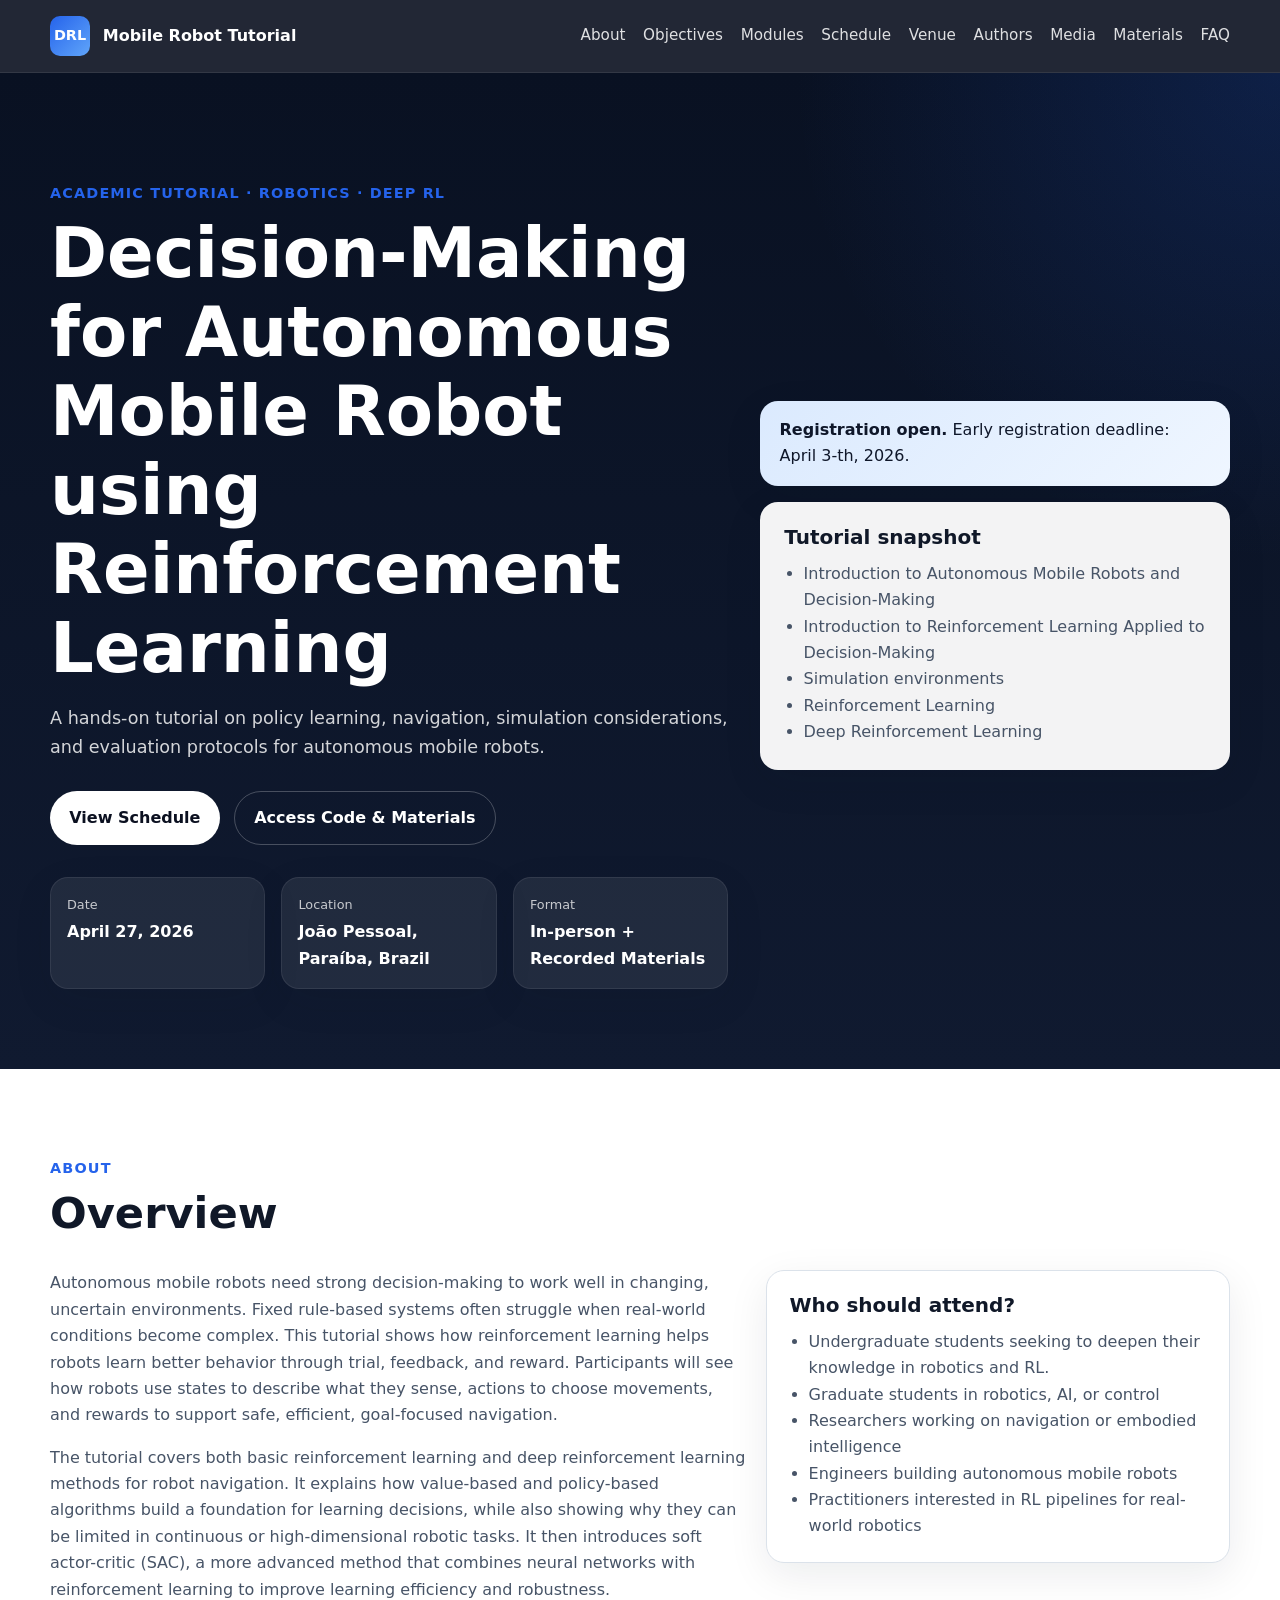
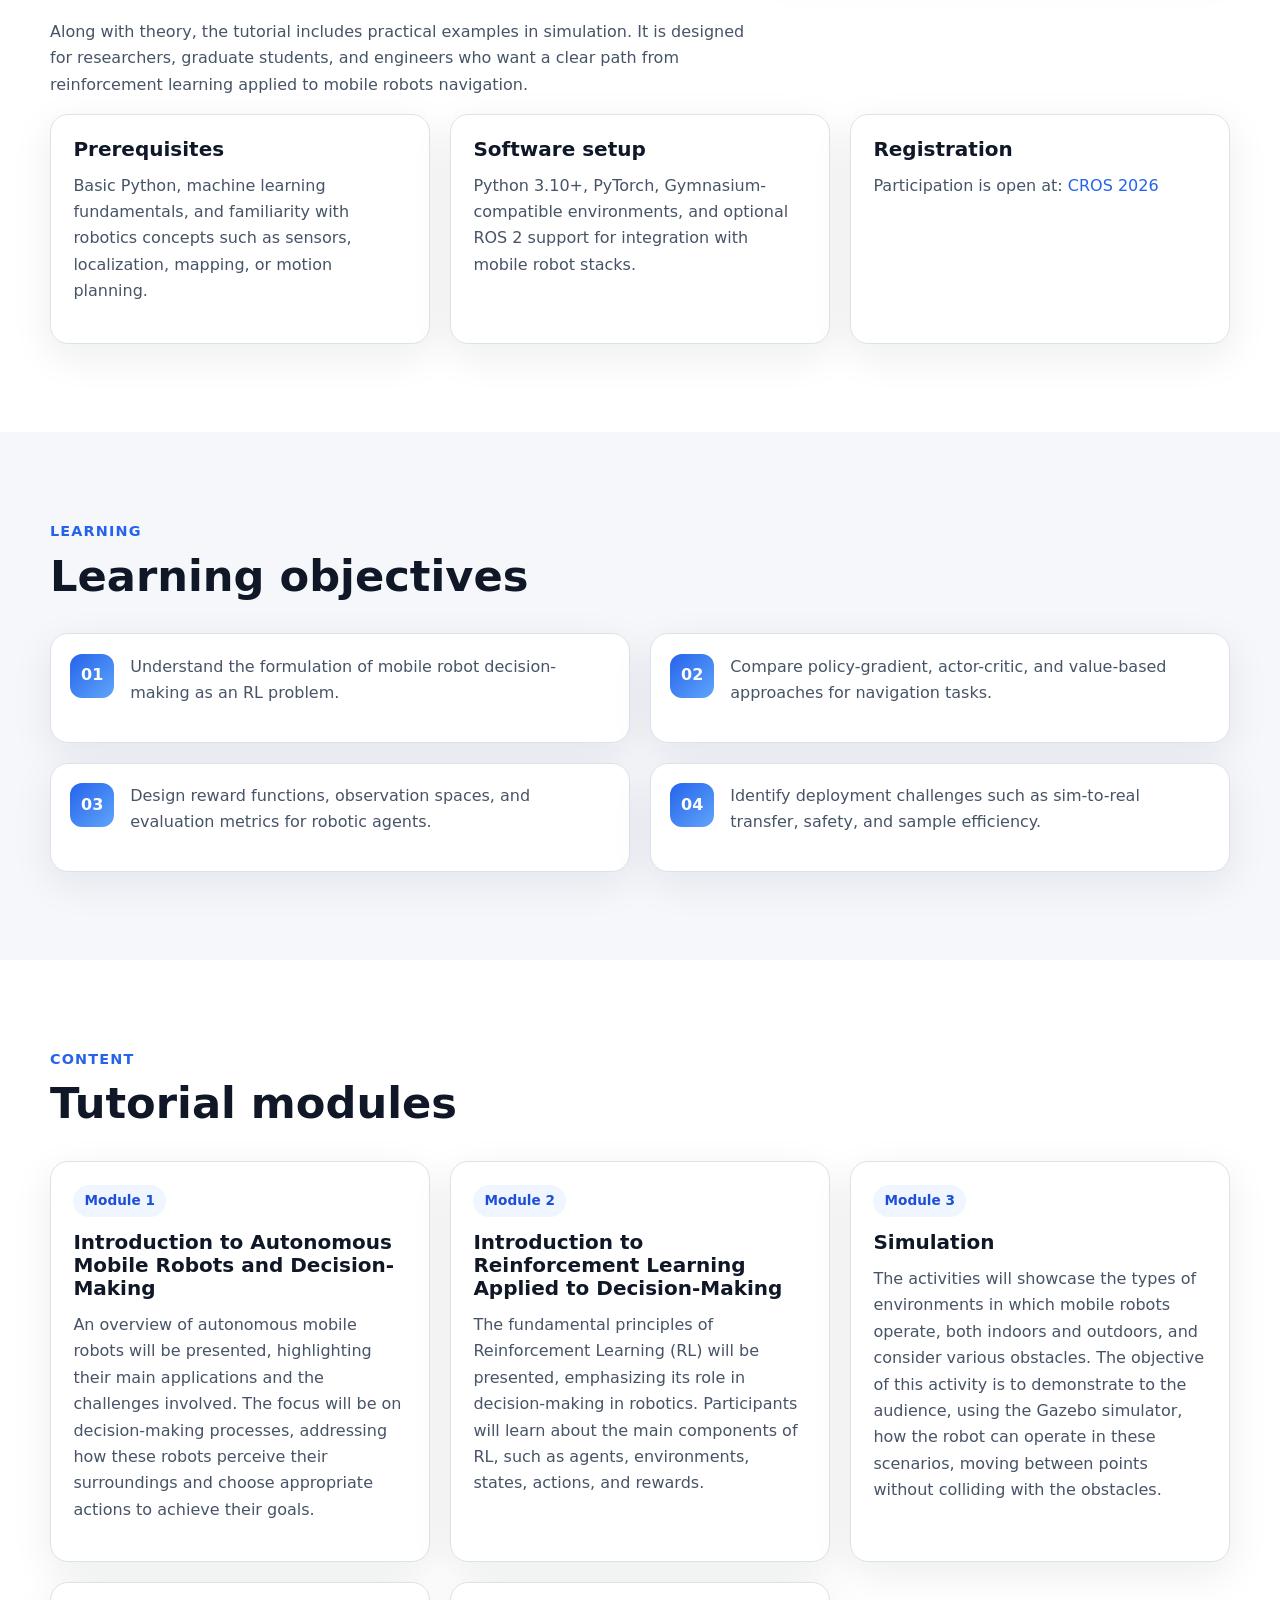
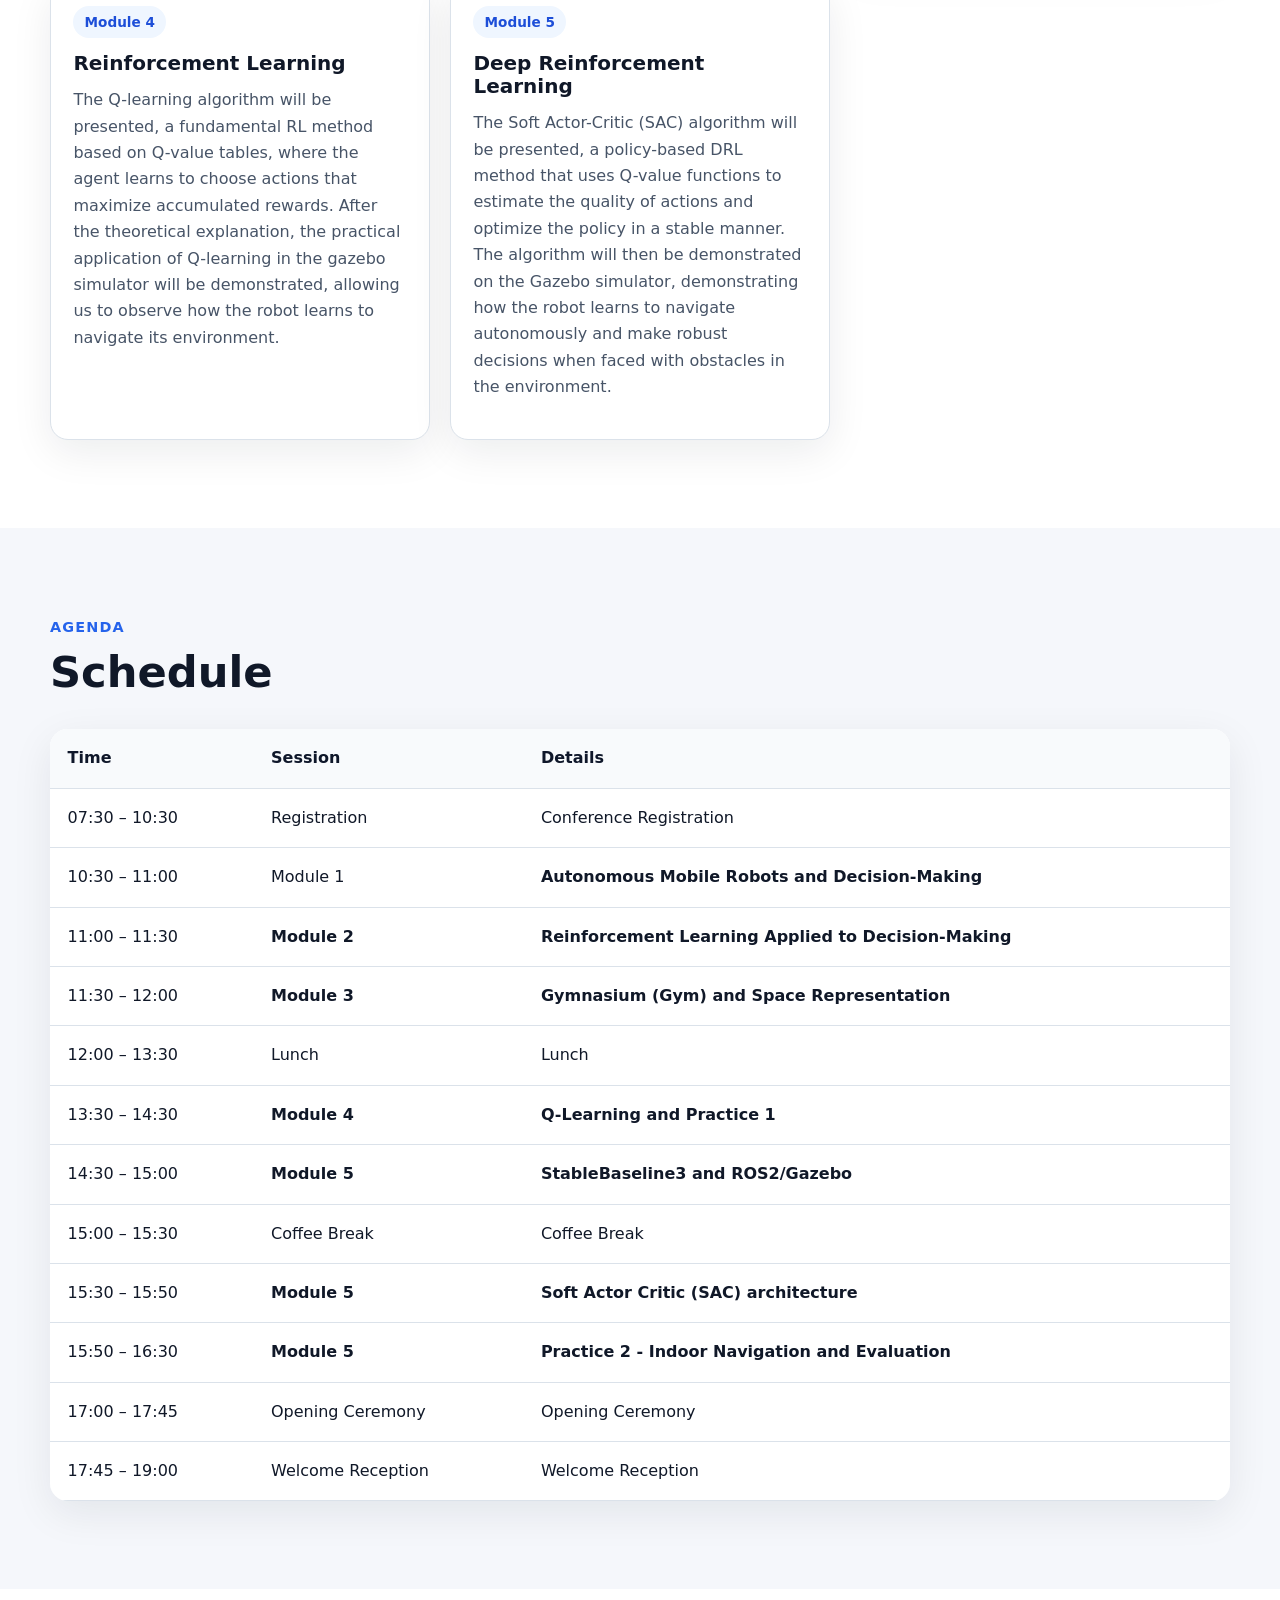
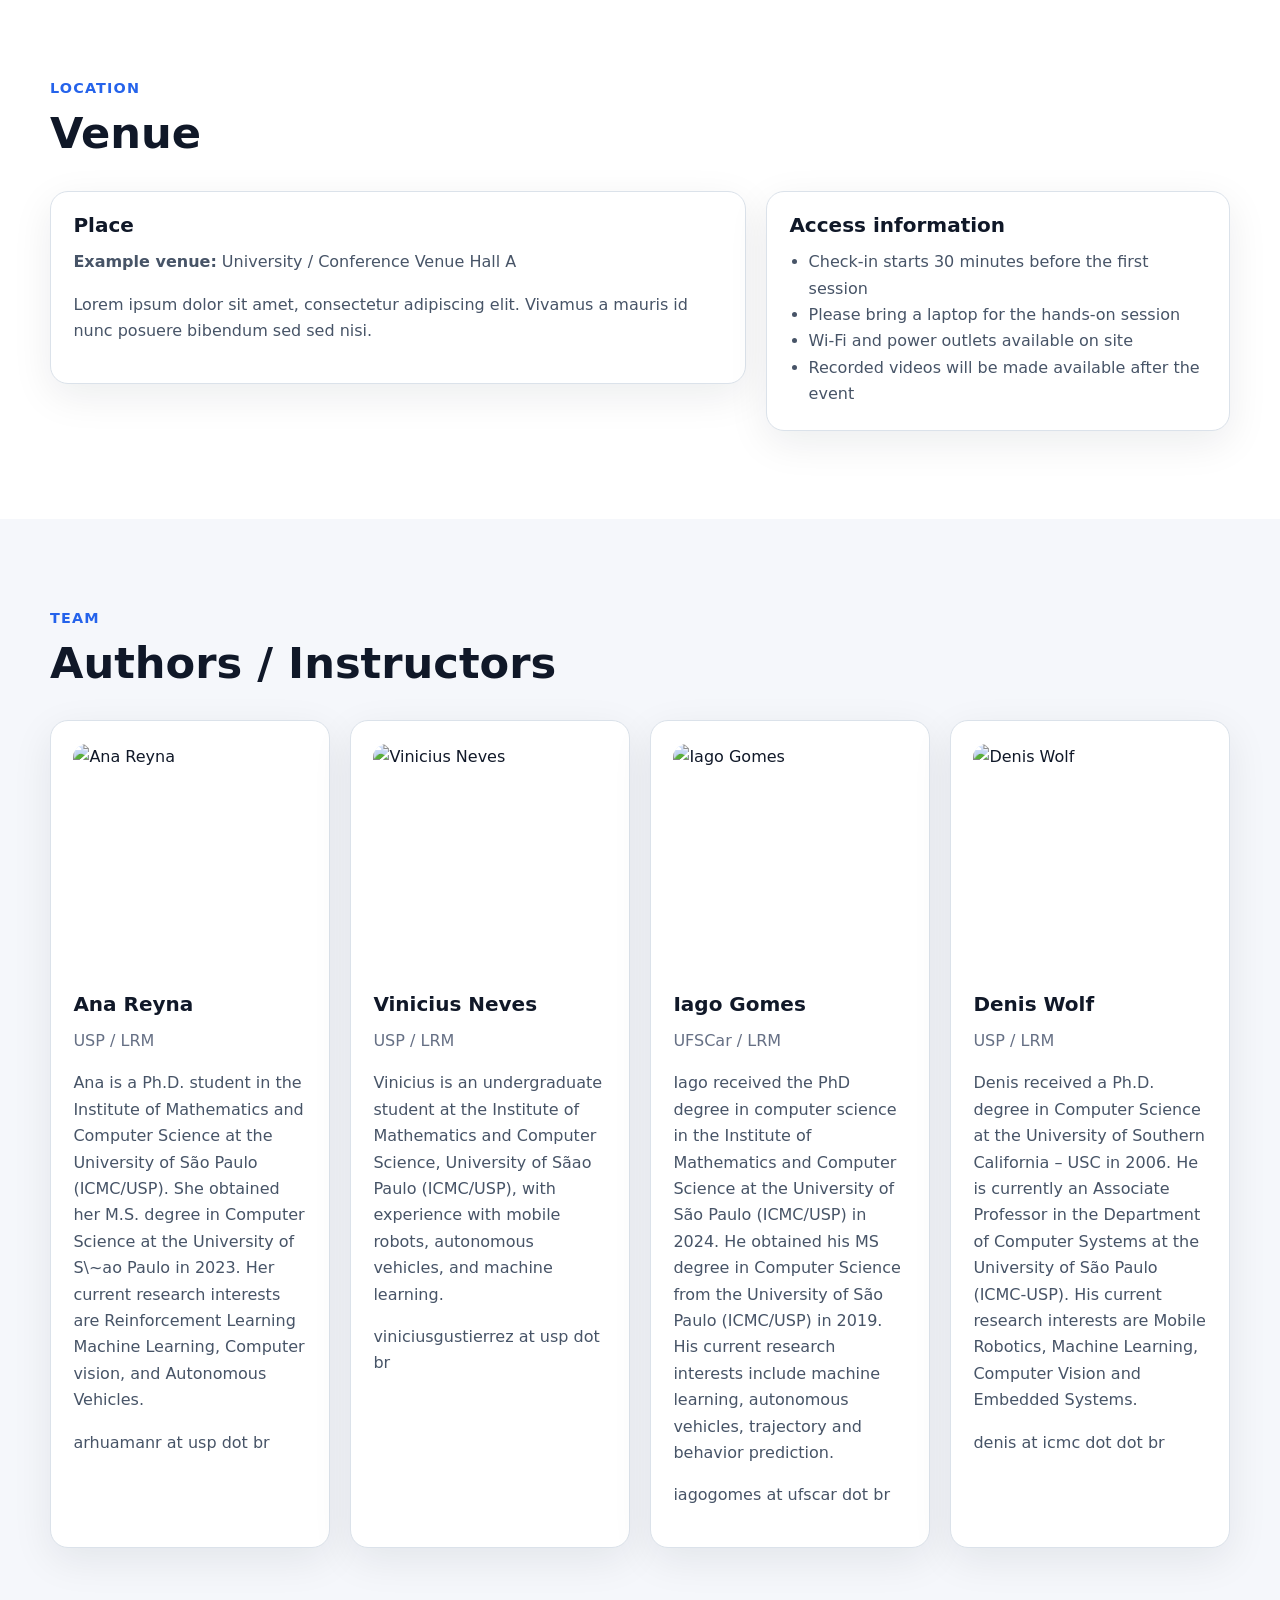
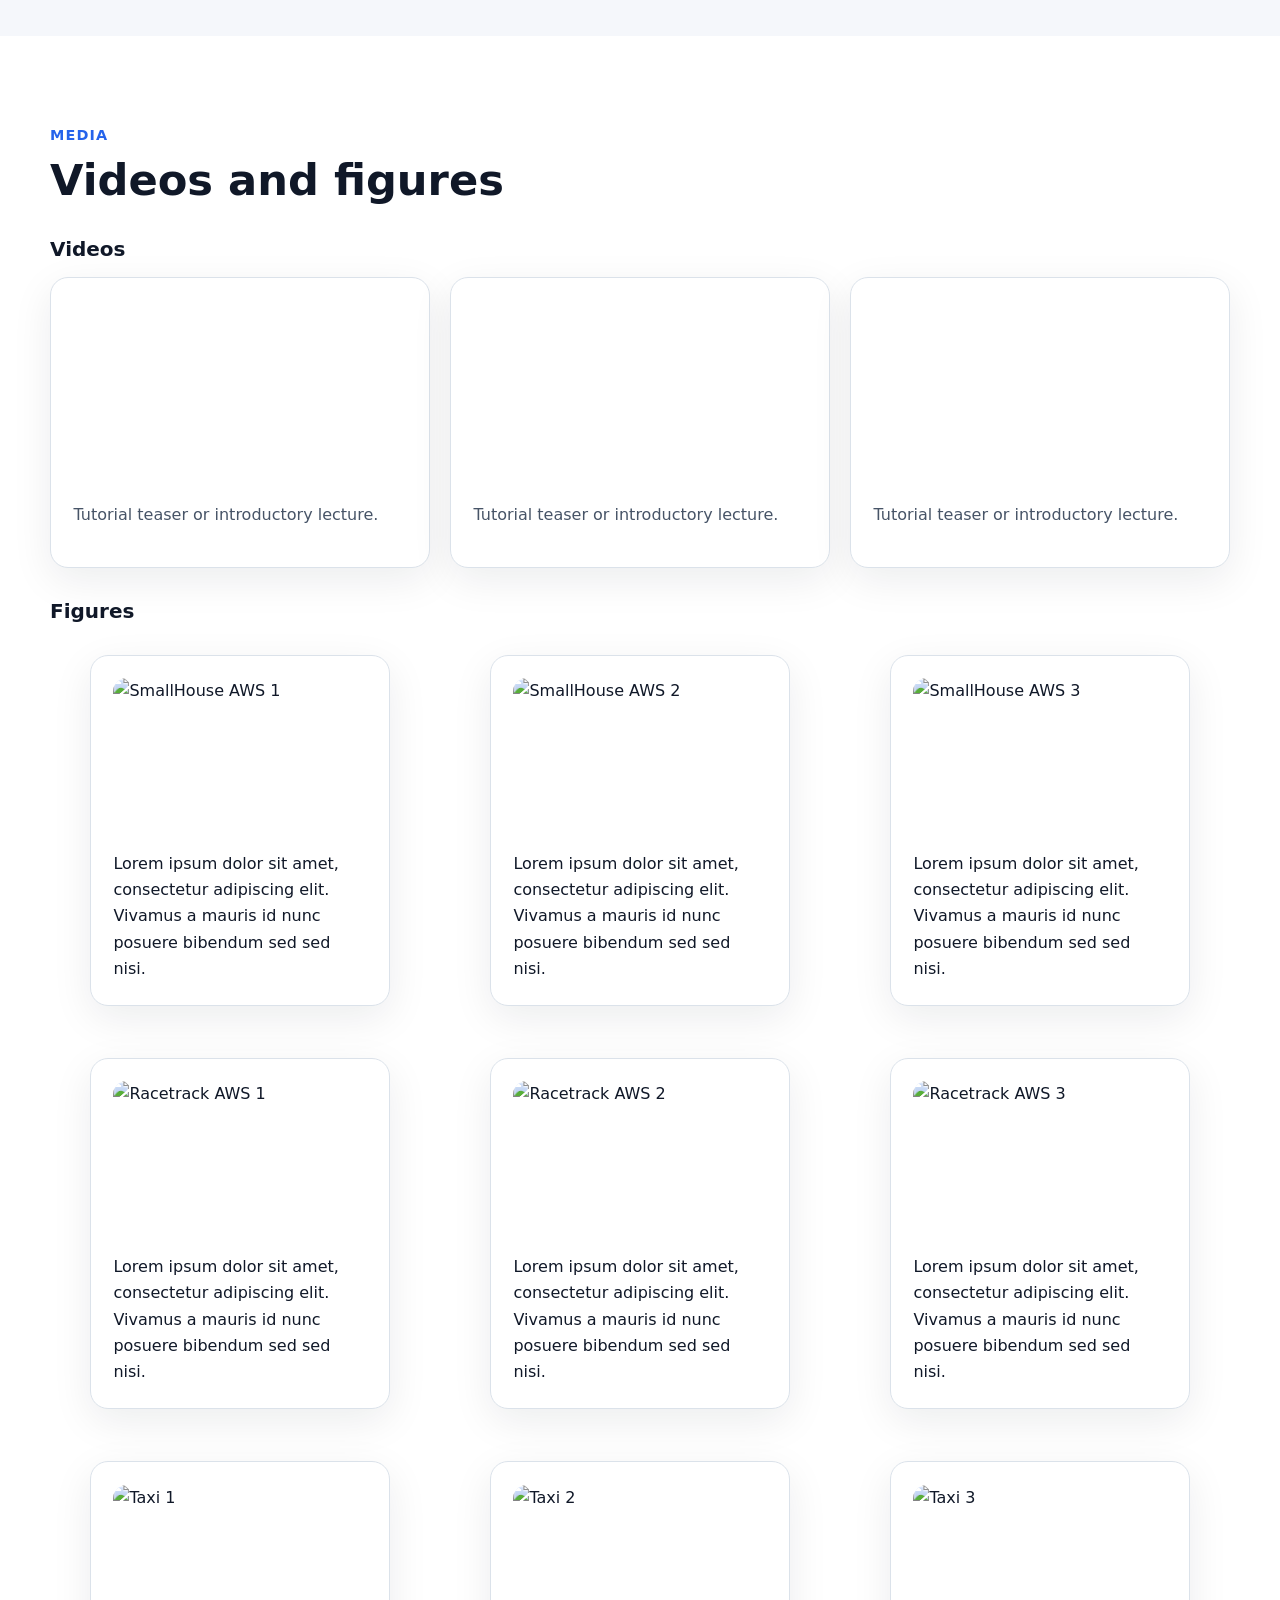
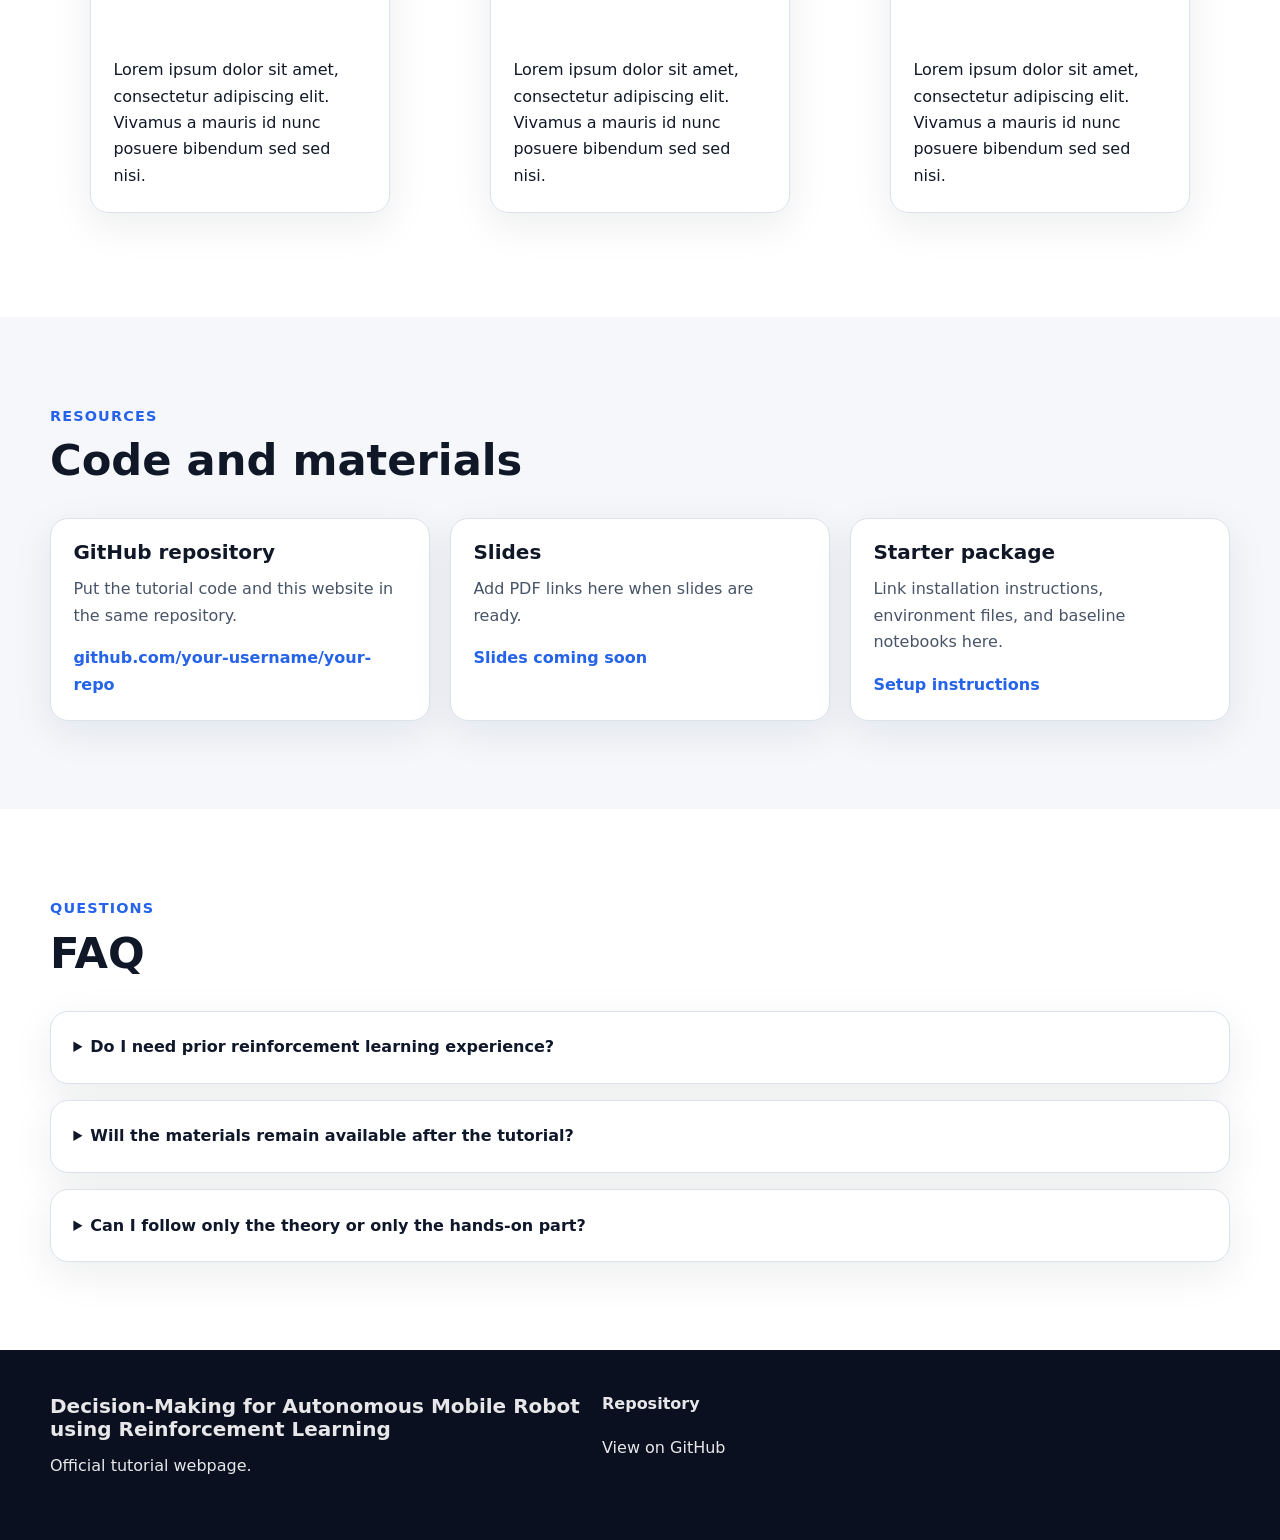
==== commit bf5a9a12: "update schedule" ====
--- a/docs/index.html
+++ b/docs/index.html
@@ -89,7 +89,7 @@
 
         <div class="hero-panel">
           <div class="highlight-banner">
-            <p><strong>Registration open.</strong> Early registration deadline: April 4-th, 2026.</p>
+            <p><strong>Registration open.</strong> Early registration deadline: April 3-th, 2026.</p>
           </div>
 
           <div class="info-panel">
@@ -281,14 +281,62 @@
             </thead>
             <tbody>
               <tr>
-                <td>09:00 – 09:20</td>
-                <td>Opening</td>
-                <td>Motivation, scope, and tutorial roadmap</td>
-              </tr>
-              <tr>
-                <td>09:20 – 10:20</td>
-                <td>Module 1</td>
-                <td>Motivation, scope, and tutorial roadmap</td>
+                <td>07:30 – 10:30</td>
+                <td>Registration</td>
+                <td>Conference Registration</td>
+              </tr>
+              <tr>
+                <td>10:30 – 11:00</td>
+                <td><b></b>Module 1</b></td>
+                <td><b>Autonomous Mobile Robots and Decision-Making</b></td>
+              </tr>
+              <tr>
+                <td>11:00 – 11:30</td>
+                <td><b>Module 2</b></td>
+                <td><b>Reinforcement Learning Applied to Decision-Making</b></td>
+              </tr>
+              <tr>
+                <td>11:30 – 12:00</td>
+                <td><b>Module 3</b></td>
+                <td><b>Gymnasium (Gym) and Space Representation</b></td>
+              </tr>
+              <tr>
+                <td>12:00 – 13:30</td>
+                <td>Lunch</td>
+                <td>Lunch</td>
+              </tr>
+              <tr>
+                <td>13:30 – 14:30</td>
+                <td><b>Module 4</b></td>
+                <td><b>Q-Learning and Practice 1</b></td>
+              </tr>
+               <tr>
+                <td>14:30 – 15:00</td>
+                <td><b>Module 5</td>
+                <td><b>StableBaseline3 and ROS2/Gazebo</b></td>
+              </tr>
+               <tr>
+                <td>15:00 – 15:30</td>
+                <td>Coffee Break </td>
+                <td>Coffee Break </td>
+              </tr>
+               <tr>
+                <td>15:30 – 15:50</td>
+                <td><b>Module 5</b></td>
+                <td><b>Soft Actor Critic (SAC) architecture</b></td>
+              </tr>
+              <tr>
+              <td>15:50 – 16:30</td>
+                <td><b>Module 5</b></td>
+                <td><b>Practice 2 - Indoor Navigation and Evaluation</b></td>
+              </tr>
+              <td>17:00 – 17:45</td>
+                <td>Opening Ceremony</td>
+                <td>Opening Ceremony</td>
+              </tr>
+             <td>17:45 – 19:00</td>
+                <td>Welcome Reception</td>
+                <td>Welcome Reception</td>
               </tr>
             </tbody>
           </table>
@@ -382,60 +430,100 @@
     </section>
 
     <section id="media" class="section">
-      <div class="container">
-        <div class="section-head">
-          <p class="section-tag">Media</p>
-          <h2>Videos and figures</h2>
-        </div>
-
-        <div class="two-col">
-          <div>
-            <h3 class="subsection-title">Videos</h3>
-            <div class="video-grid">
-              <div class="video-card card">
-                <div class="video-frame">
-                  <iframe
-                    src="https://www.youtube.com/embed/dQw4w9WgXcQ"
-                    title="Tutorial teaser video"
-                    loading="lazy"
-                    allowfullscreen>
-                  </iframe>
-                </div>
-                <p>Tutorial teaser or introductory lecture.</p>
+        <div class="container">
+          <div class="section-head">
+            <p class="section-tag">Media</p>
+            <h2>Videos and figures</h2>
+        </div>
+
+        <div>
+          <h3 class="subsection-title">Videos</h3>
+          <div class="video-grid">
+            <div class="video-card card">
+              <div class="video-frame">
+                <iframe
+                  src="https://www.youtube.com/embed/dQw4w9WgXcQ"
+                  title="Robot - Taxi"
+                  loading="lazy"
+                  allowfullscreen>
+                </iframe>
               </div>
-
-              <div class="video-card card">
-                <div class="video-frame">
-                  <iframe
-                    src="https://www.youtube.com/embed/aqz-KE-bpKQ"
-                    title="Robot demo video"
-                    loading="lazy"
-                    allowfullscreen>
-                  </iframe>
-                </div>
-                <p>Tutorial teaser or introductory lecture.</p>
+              <p>Tutorial teaser or introductory lecture.</p>
+            </div>
+
+            <div class="video-card card">
+              <div class="video-frame">
+                <iframe
+                  src="https://www.youtube.com/embed/aqz-KE-bpKQ"
+                  title="Robot - SmallHouse"
+                  loading="lazy"
+                  allowfullscreen>
+                </iframe>
               </div>
+              <p>Tutorial teaser or introductory lecture.</p>
             </div>
-          </div>
-
-          <div>
-            <h3 class="subsection-title">Figures</h3>
-            <div class="figure-grid">
-              <figure class="card figure-card">
-                <img src="./assets/figures/fig1.jpg" alt="Pipeline figure" />
-                <figcaption>Lorem ipsum dolor sit amet, consectetur adipiscing elit. Vivamus a mauris id nunc posuere bibendum sed sed nisi.</figcaption>
-              </figure>
-
-              <figure class="card figure-card">
-                <img src="./assets/figures/fig2.jpg" alt="Benchmark figure" />
-                <figcaption>Lorem ipsum dolor sit amet, consectetur adipiscing elit. Vivamus a mauris id nunc posuere bibendum sed sed nisi.</figcaption>
-              </figure>
-
-              <figure class="card figure-card">
-                <img src="./assets/figures/fig3.jpg" alt="Training curve figure" />
-                <figcaptionLorem ipsum dolor sit amet, consectetur adipiscing elit. Vivamus a mauris id nunc posuere bibendum sed sed nisi.</figcaption>
-              </figure>
+
+            <div class="video-card card">
+              <div class="video-frame">
+                <iframe
+                  src="https://www.youtube.com/embed/ScMzIvxBSi4"
+                  title="Robot - Demo 3"
+                  loading="lazy"
+                  allowfullscreen>
+                </iframe>
+              </div>
+              <p>Tutorial teaser or introductory lecture.</p>
             </div>
+          </div>
+        </div>
+
+        <div class="media-spacing">
+          <h3 class="subsection-title">Figures</h3>
+          <div class="figure-grid">
+            <figure class="card figure-card">
+              <img src="./assets/figures/smallhouse/rl_robot_1.png" alt="SmallHouse AWS 1" />
+              <figcaption>Lorem ipsum dolor sit amet, consectetur adipiscing elit. Vivamus a mauris id nunc posuere bibendum sed sed nisi.</figcaption>
+            </figure>
+
+            <figure class="card figure-card">
+              <img src="./assets/figures/smallhouse/rl_robot_2.png" alt="SmallHouse AWS 2" />
+              <figcaption>Lorem ipsum dolor sit amet, consectetur adipiscing elit. Vivamus a mauris id nunc posuere bibendum sed sed nisi.</figcaption>
+            </figure>
+
+            <figure class="card figure-card">
+              <img src="./assets/figures/smallhouse/rl_robot_3.png" alt="SmallHouse AWS 3" />
+              <figcaption>Lorem ipsum dolor sit amet, consectetur adipiscing elit. Vivamus a mauris id nunc posuere bibendum sed sed nisi.</figcaption>
+            </figure>
+
+            <figure class="card figure-card">
+              <img src="./assets/figures/racetrack/rl_robot_4.png" alt="Racetrack AWS 1" />
+              <figcaption>Lorem ipsum dolor sit amet, consectetur adipiscing elit. Vivamus a mauris id nunc posuere bibendum sed sed nisi.</figcaption>
+            </figure>
+
+            <figure class="card figure-card">
+              <img src="./assets/figures/racetrack/rl_robot_5.png" alt="Racetrack AWS 2" />
+              <figcaption>Lorem ipsum dolor sit amet, consectetur adipiscing elit. Vivamus a mauris id nunc posuere bibendum sed sed nisi.</figcaption>
+            </figure>
+
+            <figure class="card figure-card">
+              <img src="./assets/figures/racetrack/rl_robot_6.png" alt="Racetrack AWS 3" />
+              <figcaption>Lorem ipsum dolor sit amet, consectetur adipiscing elit. Vivamus a mauris id nunc posuere bibendum sed sed nisi.</figcaption>
+            </figure>
+
+            <figure class="card figure-card">
+              <img src="./assets/figures/taxi/Taxi.gif" alt="Taxi 1" />
+              <figcaption>Lorem ipsum dolor sit amet, consectetur adipiscing elit. Vivamus a mauris id nunc posuere bibendum sed sed nisi.</figcaption>
+            </figure>
+
+            <figure class="card figure-card">
+              <img src="./assets/figures/taxi/rl_robot_8.png" alt="Taxi 2" />
+              <figcaption>Lorem ipsum dolor sit amet, consectetur adipiscing elit. Vivamus a mauris id nunc posuere bibendum sed sed nisi.</figcaption>
+            </figure>
+
+            <figure class="card figure-card">
+              <img src="./assets/figures/taxi/rl_robot_9.png" alt="Taxi 3" />
+              <figcaption>Lorem ipsum dolor sit amet, consectetur adipiscing elit. Vivamus a mauris id nunc posuere bibendum sed sed nisi.</figcaption>
+            </figure>
           </div>
         </div>
       </div>
--- a/docs/styles.css
+++ b/docs/styles.css
@@ -0,0 +1,583 @@
+:root {
+  --bg: #0b1020;
+  --bg-soft: #11172a;
+  --surface: #ffffff;
+  --surface-soft: #f5f7fb;
+  --text: #101828;
+  --text-soft: #475467;
+  --line: #dbe2ea;
+  --primary: #2563eb;
+  --primary-dark: #1d4ed8;
+  --accent: #0f172a;
+  --shadow: 0 12px 40px rgba(15, 23, 42, 0.08);
+  --radius: 18px;
+  --radius-sm: 12px;
+  --maxw: 1180px;
+  --transition: 180ms ease;
+}
+
+* {
+  box-sizing: border-box;
+}
+
+html {
+  scroll-behavior: smooth;
+}
+
+body {
+  margin: 0;
+  font-family: Inter, ui-sans-serif, system-ui, -apple-system, BlinkMacSystemFont, "Segoe UI", sans-serif;
+  color: var(--text);
+  background: var(--surface);
+  line-height: 1.65;
+}
+
+img {
+  max-width: 100%;
+  display: block;
+}
+
+a {
+  color: var(--primary);
+  text-decoration: none;
+}
+
+a:hover {
+  text-decoration: underline;
+}
+
+.container {
+  width: min(100% - 2rem, var(--maxw));
+  margin-inline: auto;
+}
+
+.section {
+  padding: 5.5rem 0;
+}
+
+.alt-bg {
+  background: var(--surface-soft);
+}
+
+.section-head {
+  margin-bottom: 2rem;
+}
+
+.section-tag,
+.eyebrow {
+  margin: 0 0 0.5rem;
+  color: var(--primary);
+  font-size: 0.9rem;
+  font-weight: 700;
+  text-transform: uppercase;
+  letter-spacing: 0.08em;
+}
+
+h1, h2, h3, h4 {
+  line-height: 1.15;
+  margin-top: 0;
+}
+
+h1 {
+  font-size: clamp(2.4rem, 6vw, 4.3rem);
+  margin-bottom: 1rem;
+}
+
+h2 {
+  font-size: clamp(1.8rem, 4vw, 2.7rem);
+  margin-bottom: 0.5rem;
+}
+
+h3 {
+  font-size: 1.25rem;
+  margin-bottom: 0.75rem;
+}
+
+p {
+  margin: 0 0 1rem;
+  color: var(--text-soft);
+}
+
+.site-header {
+  position: sticky;
+  top: 0;
+  z-index: 1000;
+  background: rgba(11, 16, 32, 0.9);
+  backdrop-filter: blur(12px);
+  border-bottom: 1px solid rgba(255, 255, 255, 0.08);
+}
+
+.nav-wrap {
+  min-height: 72px;
+  display: flex;
+  align-items: center;
+  justify-content: space-between;
+  gap: 1rem;
+}
+
+.brand {
+  display: inline-flex;
+  align-items: center;
+  gap: 0.8rem;
+  color: #fff;
+  font-weight: 700;
+  text-decoration: none;
+}
+
+.brand:hover {
+  text-decoration: none;
+}
+
+.brand-mark {
+  display: inline-grid;
+  place-items: center;
+  width: 40px;
+  height: 40px;
+  border-radius: 10px;
+  background: linear-gradient(135deg, var(--primary), #60a5fa);
+  color: #fff;
+  font-size: 0.9rem;
+}
+
+.brand-text {
+  white-space: nowrap;
+}
+
+.site-nav {
+  display: flex;
+  align-items: center;
+  gap: 1.1rem;
+}
+
+.site-nav a {
+  color: rgba(255, 255, 255, 0.86);
+  font-weight: 500;
+  font-size: 0.95rem;
+  position: relative;
+}
+
+.site-nav a.active {
+  color: #fff;
+}
+
+.menu-toggle {
+  display: none;
+  background: transparent;
+  border: 0;
+  cursor: pointer;
+  padding: 0.35rem;
+}
+
+.menu-toggle span {
+  display: block;
+  width: 26px;
+  height: 2px;
+  margin: 5px 0;
+  background: #fff;
+  transition: var(--transition);
+}
+
+.hero {
+  background:
+    radial-gradient(circle at top right, rgba(37, 99, 235, 0.18), transparent 30%),
+    linear-gradient(180deg, #091122 0%, #101a30 100%);
+  color: #fff;
+  padding-top: 6.8rem;
+  padding-bottom: 5rem;
+}
+
+.hero-grid {
+  display: grid;
+  grid-template-columns: 1.3fr 0.9fr;
+  gap: 2rem;
+  align-items: center;
+}
+
+.hero-subtitle {
+  font-size: 1.1rem;
+  max-width: 760px;
+  color: rgba(255, 255, 255, 0.82);
+}
+
+.hero-actions {
+  display: flex;
+  gap: 0.9rem;
+  flex-wrap: wrap;
+  margin: 1.8rem 0 2rem;
+}
+
+.btn {
+  display: inline-flex;
+  align-items: center;
+  justify-content: center;
+  min-height: 48px;
+  padding: 0.8rem 1.2rem;
+  border-radius: 999px;
+  font-weight: 700;
+  transition: transform var(--transition), background var(--transition), color var(--transition);
+  text-decoration: none;
+}
+
+.btn:hover {
+  text-decoration: none;
+  transform: translateY(-1px);
+}
+
+.btn-primary {
+  background: #fff;
+  color: #0b1020;
+}
+
+.btn-secondary {
+  background: transparent;
+  color: #fff;
+  border: 1px solid rgba(255,255,255,0.24);
+}
+
+.hero-meta {
+  display: grid;
+  grid-template-columns: repeat(3, minmax(0, 1fr));
+  gap: 1rem;
+}
+
+.meta-card,
+.info-panel,
+.highlight-banner {
+  border-radius: var(--radius);
+  box-shadow: var(--shadow);
+}
+
+.meta-card {
+  background: rgba(255,255,255,0.08);
+  padding: 1rem;
+  border: 1px solid rgba(255,255,255,0.08);
+}
+
+.meta-label {
+  display: block;
+  font-size: 0.8rem;
+  color: rgba(255,255,255,0.75);
+  margin-bottom: 0.25rem;
+}
+
+.meta-value {
+  font-weight: 700;
+  color: #fff;
+}
+
+.hero-panel {
+  display: grid;
+  gap: 1rem;
+}
+
+.highlight-banner {
+  background: linear-gradient(135deg, #dbeafe, #eff6ff);
+  color: #0f172a;
+  padding: 1rem 1.2rem;
+}
+
+.highlight-banner p {
+  color: #0f172a;
+  margin: 0;
+}
+
+.info-panel {
+  background: rgba(255,255,255,0.95);
+  color: var(--text);
+  padding: 1.5rem;
+}
+
+.info-panel ul {
+  margin: 0;
+  padding-left: 1.2rem;
+  color: var(--text-soft);
+}
+
+.two-col,
+.three-col,
+.module-grid,
+.author-grid,
+.objectives-grid,
+.footer-grid,
+.cards {
+  display: grid;
+  gap: 1.25rem;
+}
+
+.two-col {
+  grid-template-columns: 1.2fr 0.8fr;
+  align-items: start;
+}
+
+.three-col,
+.cards {
+  grid-template-columns: repeat(3, minmax(0, 1fr));
+}
+
+.module-grid {
+  grid-template-columns: repeat(3, minmax(0, 1fr));
+}
+
+.author-grid {
+  display: grid;
+  gap: 1.25rem;
+  grid-template-columns: repeat(4, minmax(0, 1fr));
+}
+
+.objectives-grid {
+  grid-template-columns: repeat(2, minmax(0, 1fr));
+}
+
+.video-grid,
+.figure-grid {
+  display: grid;
+  gap: 1.25rem;
+  grid-template-columns: repeat(3, minmax(250px, 1fr));
+}
+
+.media-spacing {
+  margin-top: 2rem;
+}
+
+
+.card {
+  background: #fff;
+  border: 1px solid var(--line);
+  border-radius: var(--radius);
+  padding: 1.4rem;
+  box-shadow: var(--shadow);
+  transition: transform var(--transition), box-shadow var(--transition);
+}
+
+.card:hover {
+  transform: translateY(-3px);
+}
+
+.module-card,
+.author-card,
+.figure-card,
+.video-card,
+.faq-item {
+  overflow: hidden;
+}
+
+.author-card img {
+  width: 100%;
+  aspect-ratio: 1 / 1;
+  object-fit: cover;
+  border-radius: 14px;
+  margin-bottom: 1rem;
+}
+
+.figure-card img {
+  width: 100%;
+  aspect-ratio: 16 / 10;
+  object-fit: cover;
+  border-radius: 14px;
+  margin-bottom: 0.9rem;
+}
+
+.video-frame {
+  overflow: hidden;
+  border-radius: 14px;
+  margin-bottom: 0.9rem;
+}
+
+.video-frame iframe {
+  width: 100%;
+  aspect-ratio: 16 / 9;
+  border: 0;
+  display: block;
+}
+
+.pill {
+  display: inline-block;
+  padding: 0.3rem 0.7rem;
+  margin-bottom: 0.9rem;
+  border-radius: 999px;
+  background: #eff6ff;
+  color: var(--primary-dark);
+  font-weight: 700;
+  font-size: 0.85rem;
+}
+
+.clean-list {
+  margin: 0;
+  padding-left: 1.2rem;
+  color: var(--text-soft);
+}
+
+.objective-item {
+  display: flex;
+  gap: 1rem;
+  align-items: flex-start;
+  background: #fff;
+  padding: 1.2rem;
+  border-radius: var(--radius);
+  border: 1px solid var(--line);
+  box-shadow: var(--shadow);
+}
+
+.objective-item span {
+  width: 44px;
+  height: 44px;
+  flex: 0 0 44px;
+  border-radius: 12px;
+  display: grid;
+  place-items: center;
+  font-weight: 800;
+  color: #fff;
+  background: linear-gradient(135deg, var(--primary), #60a5fa);
+}
+
+.table-wrap {
+  overflow-x: auto;
+  border-radius: var(--radius);
+  box-shadow: var(--shadow);
+}
+
+.schedule-table {
+  width: 100%;
+  border-collapse: collapse;
+  background: #fff;
+  min-width: 720px;
+}
+
+.schedule-table th,
+.schedule-table td {
+  padding: 1rem 1.1rem;
+  text-align: left;
+  border-bottom: 1px solid var(--line);
+}
+
+.schedule-table th {
+  background: #f8fafc;
+  color: var(--accent);
+}
+
+.subsection-title {
+  margin-bottom: 1rem;
+}
+
+.muted {
+  color: #667085;
+}
+
+.text-link {
+  font-weight: 600;
+  word-break: break-word;
+}
+
+.faq-list {
+  display: grid;
+  gap: 1rem;
+}
+
+.faq-item summary {
+  cursor: pointer;
+  font-weight: 700;
+  color: var(--accent);
+}
+
+.site-footer {
+  background: #0b1020;
+  color: rgba(255,255,255,0.9);
+  padding: 2.8rem 0;
+}
+
+.site-footer p,
+.site-footer a,
+.site-footer h3,
+.site-footer h4 {
+  color: rgba(255,255,255,0.9);
+}
+
+.footer-grid {
+  grid-template-columns: 1.4fr 0.8fr 0.8fr;
+  align-items: start;
+}
+
+@media (max-width: 900px) {
+  .video-grid,
+  .figure-grid {
+    grid-template-columns: repeat(2, minmax(220px, 1fr));
+  }
+}
+
+@media (max-width: 600px) {
+  .video-grid,
+  .figure-grid {
+    grid-template-columns: 1fr;
+  }
+}
+
+
+@media (max-width: 1100px) {
+  .author-grid {
+    grid-template-columns: repeat(2, minmax(0, 1fr));
+  }
+}
+
+@media (max-width: 640px) {
+  .author-grid {
+    grid-template-columns: 1fr;
+  }
+}
+
+@media (max-width: 980px) {
+  .hero-grid,
+  .two-col,
+  .three-col,
+  .cards,
+  .module-grid,
+  .author-grid,
+  .objectives-grid,
+  .footer-grid {
+    grid-template-columns: 1fr;
+  }
+
+  .hero-meta {
+    grid-template-columns: 1fr;
+  }
+
+  .site-nav {
+    position: absolute;
+    top: 72px;
+    left: 0;
+    right: 0;
+    display: none;
+    flex-direction: column;
+    align-items: flex-start;
+    gap: 0;
+    background: #0b1020;
+    border-bottom: 1px solid rgba(255,255,255,0.08);
+    padding: 0.5rem 1rem 1rem;
+  }
+
+  .site-nav.open {
+    display: flex;
+  }
+
+  .site-nav a {
+    width: 100%;
+    padding: 0.85rem 0;
+  }
+
+  .menu-toggle {
+    display: inline-block;
+  }
+}
+
+@media (max-width: 640px) {
+  .section {
+    padding: 4.2rem 0;
+  }
+
+  .hero {
+    padding-top: 5.8rem;
+  }
+
+  .btn {
+    width: 100%;
+  }
+}
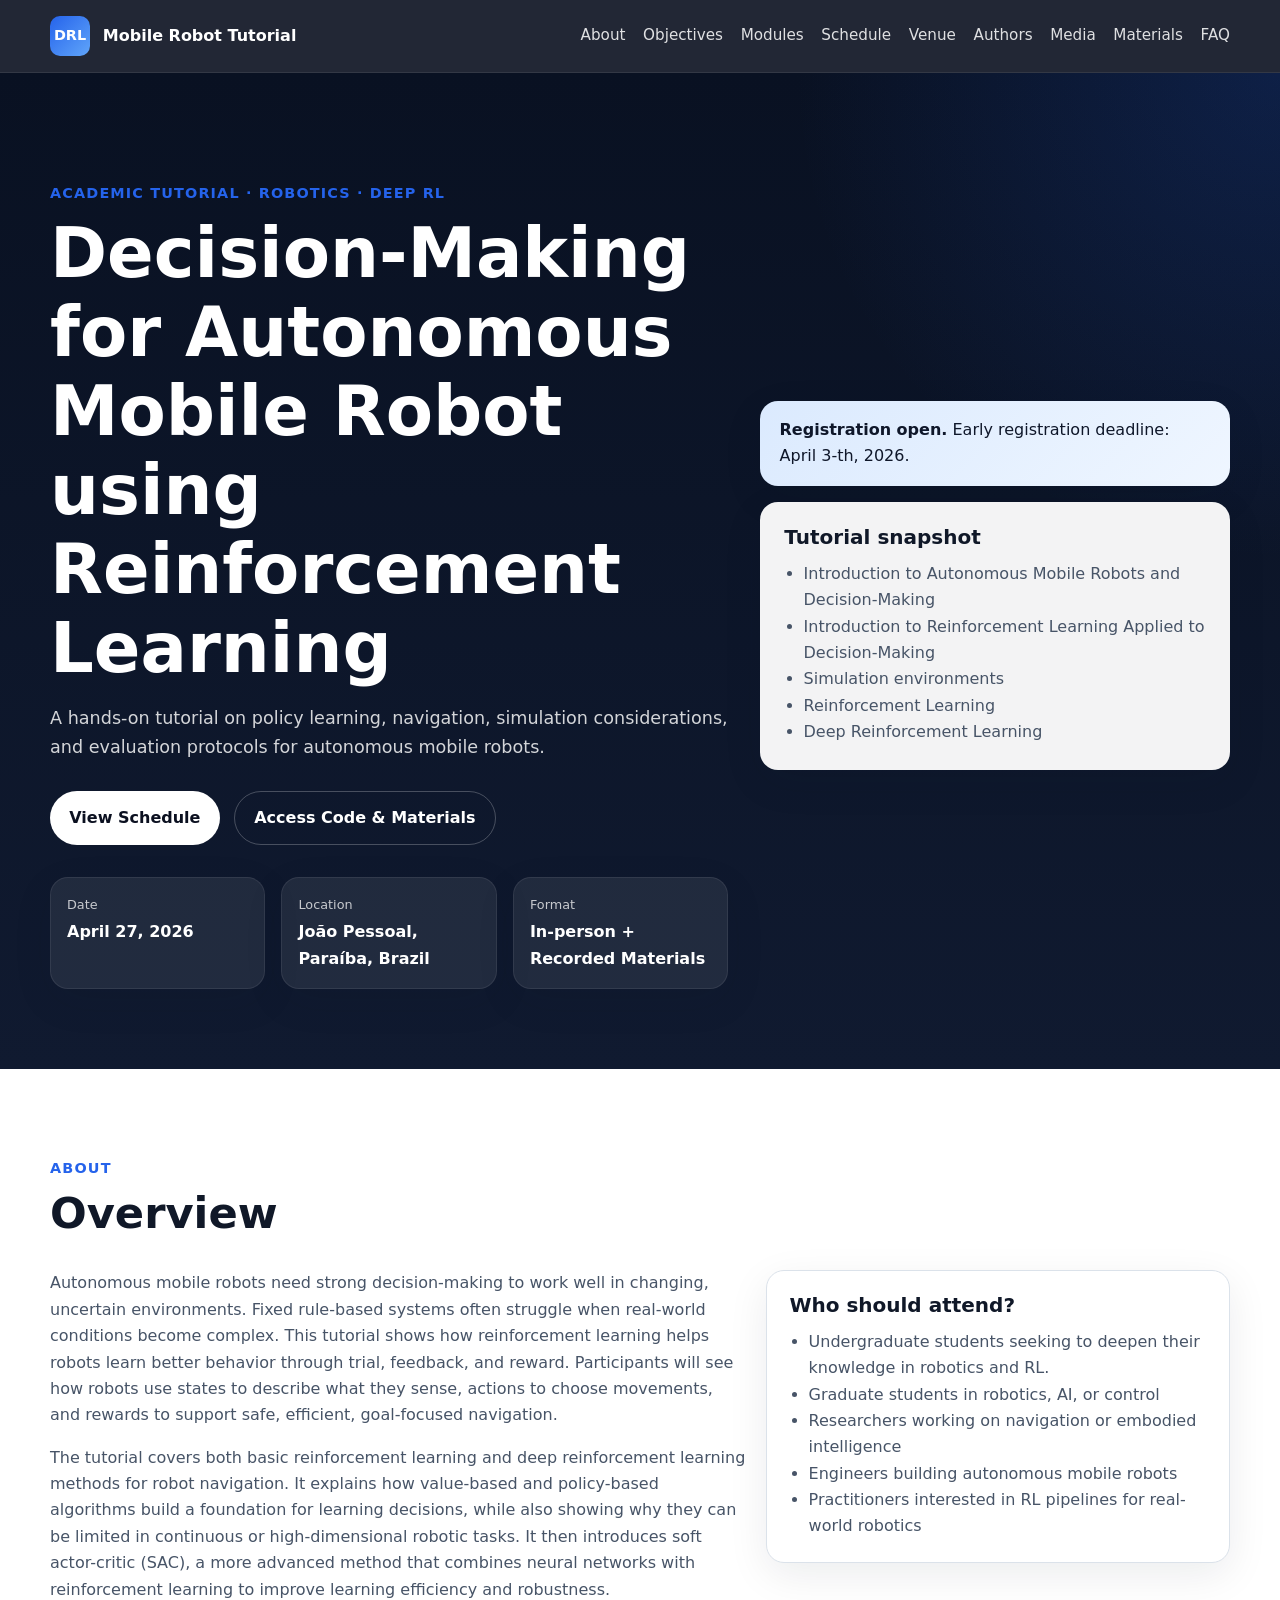
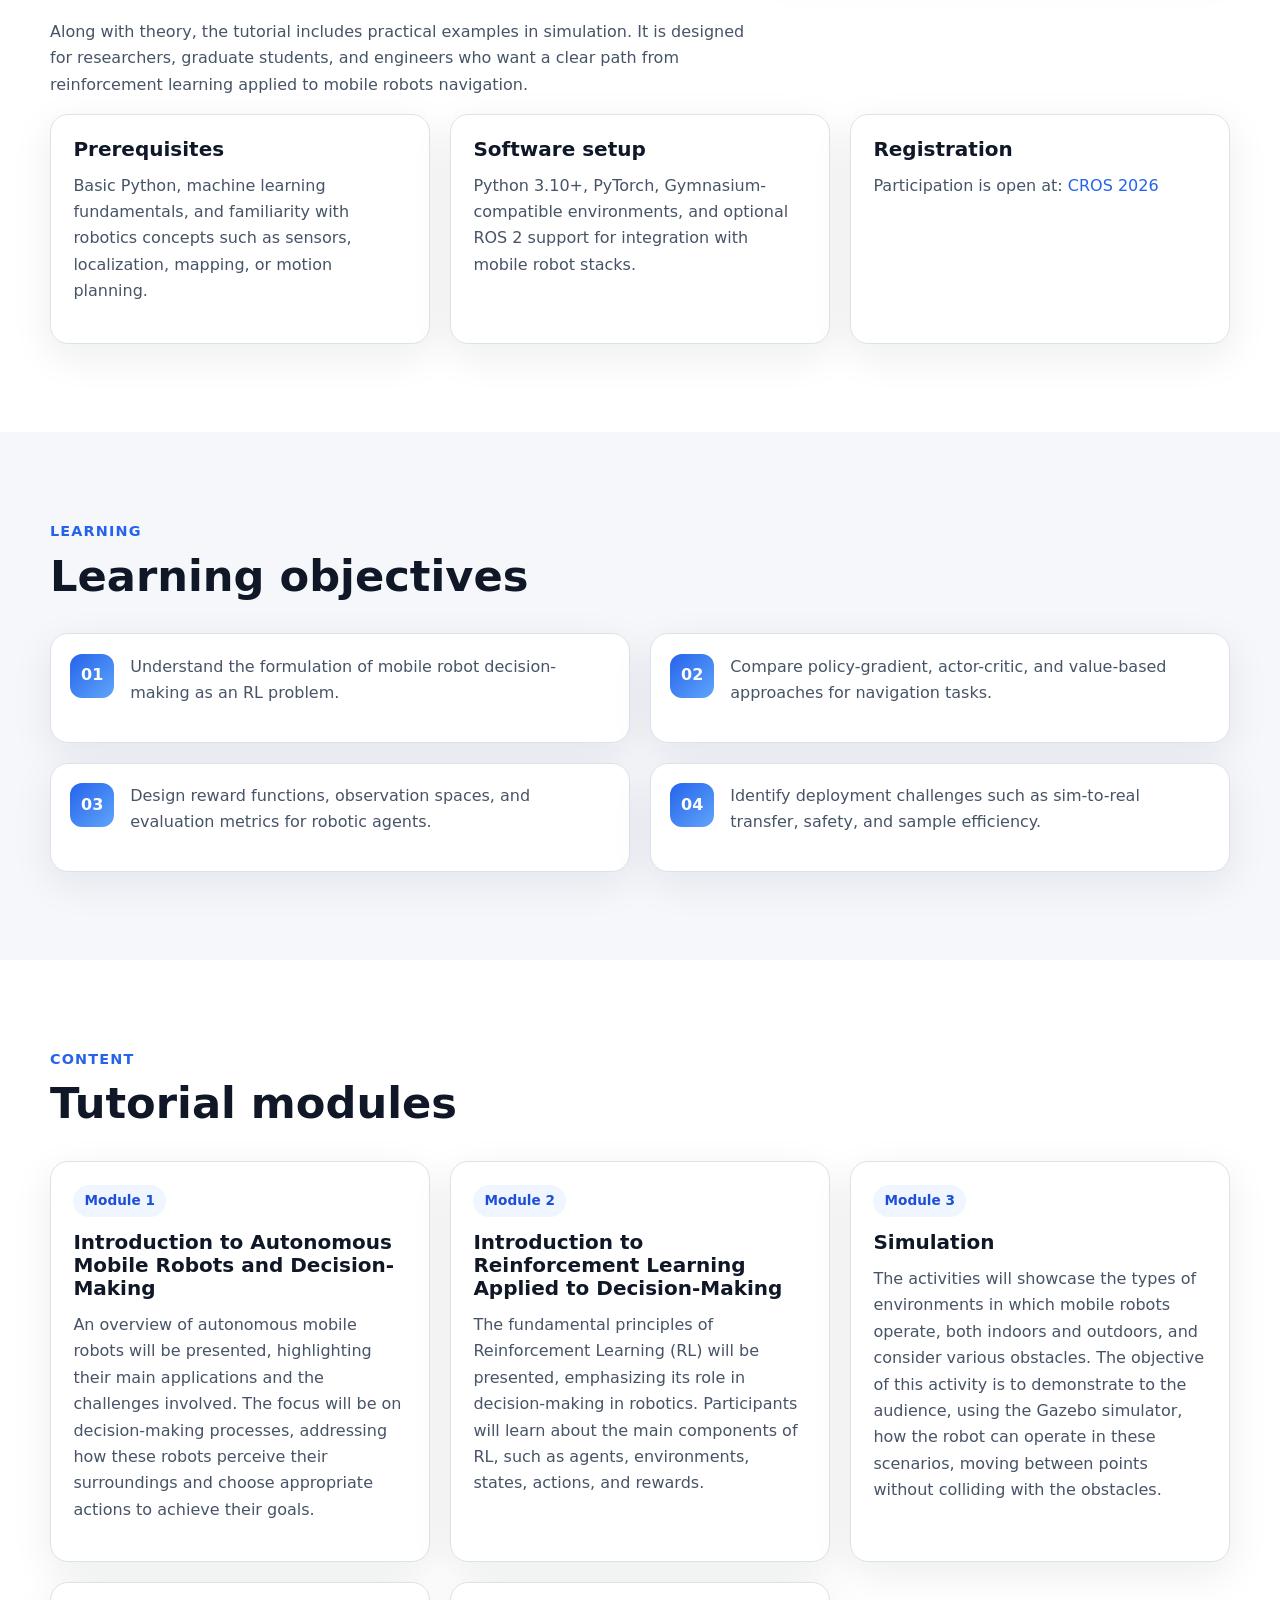
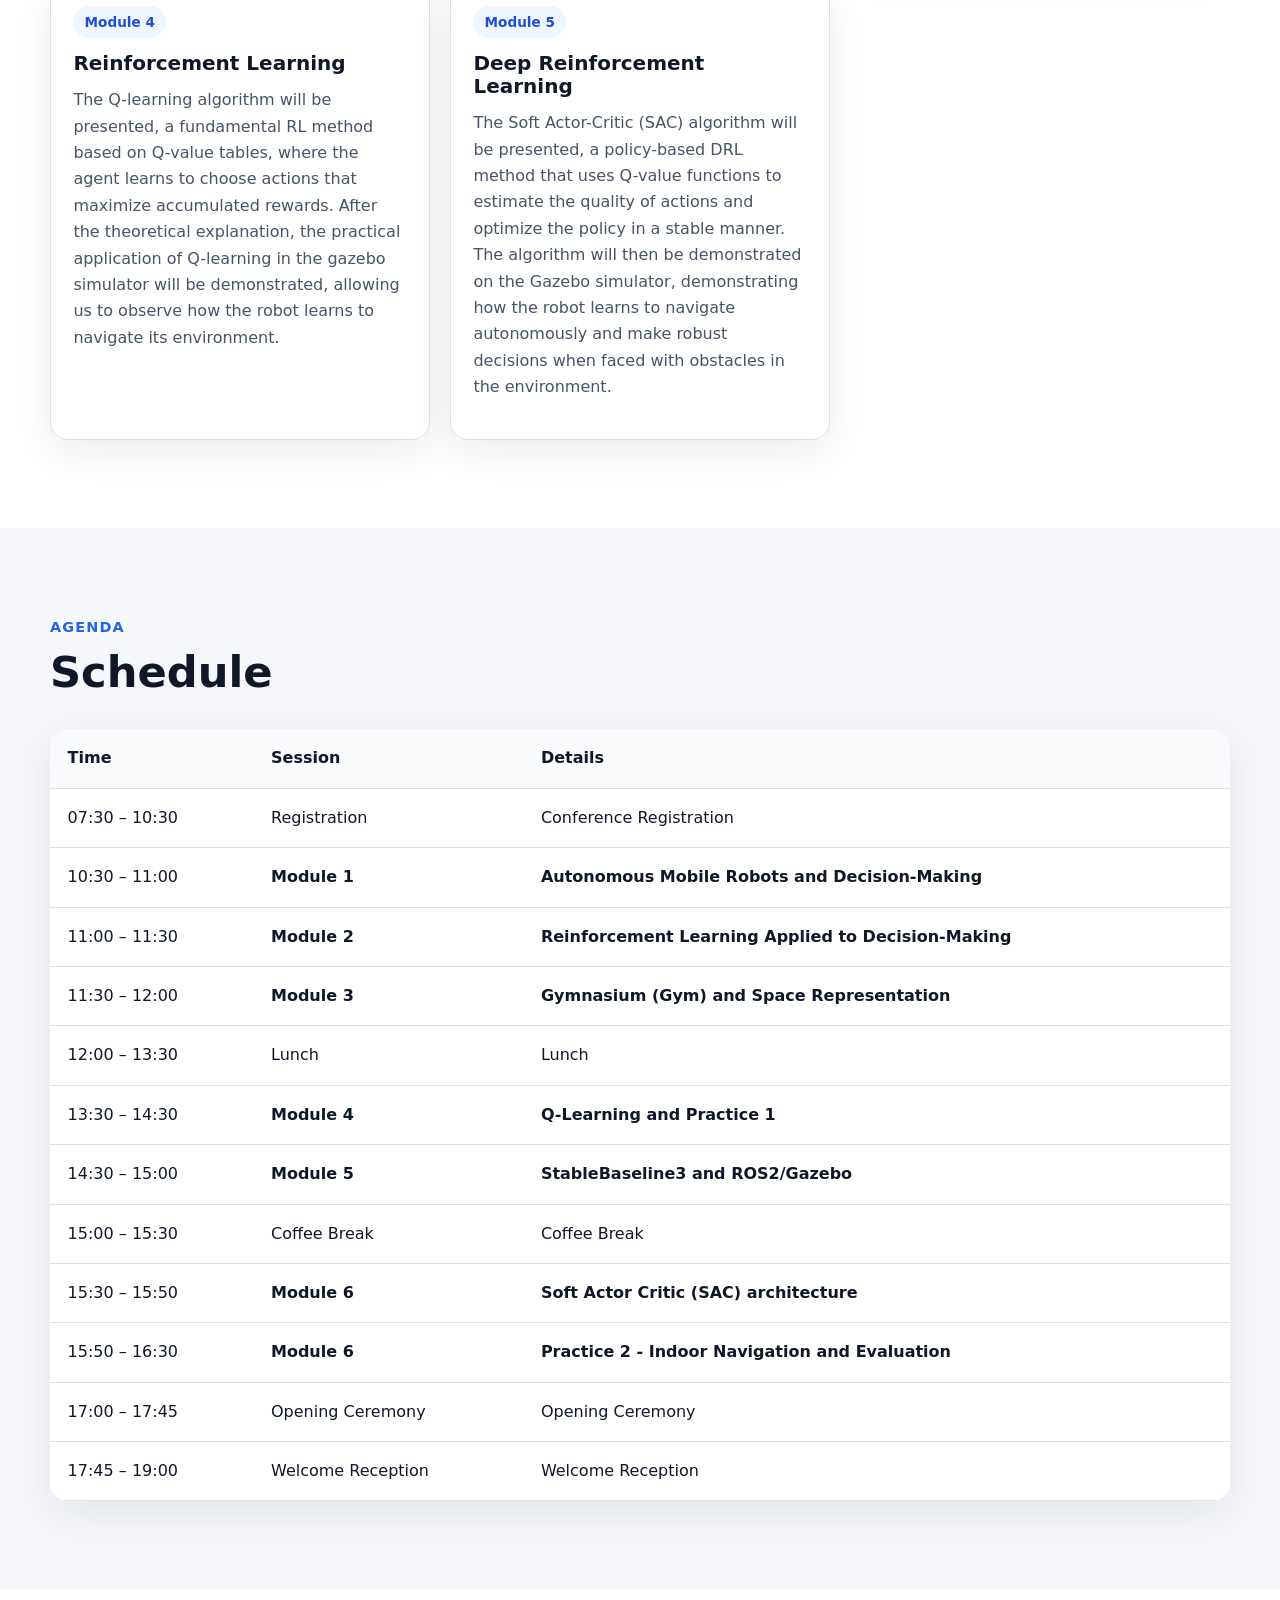
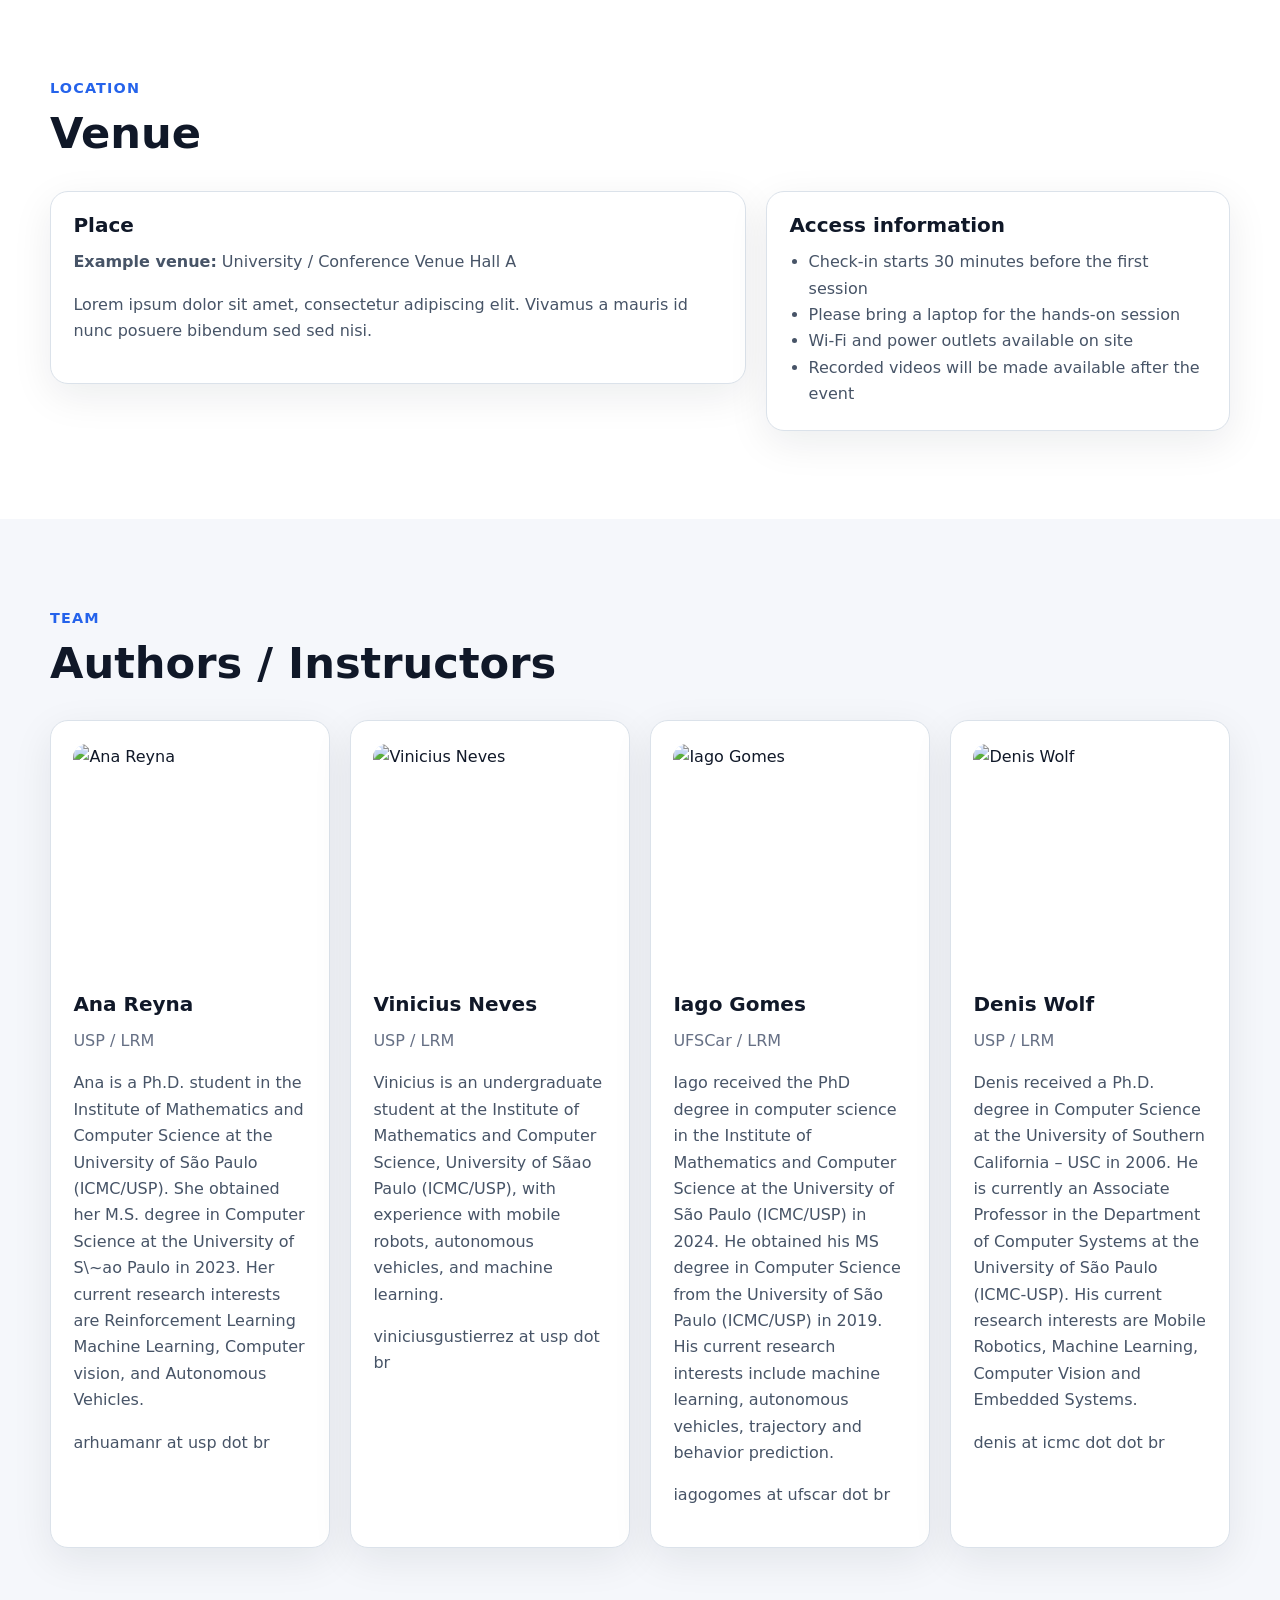
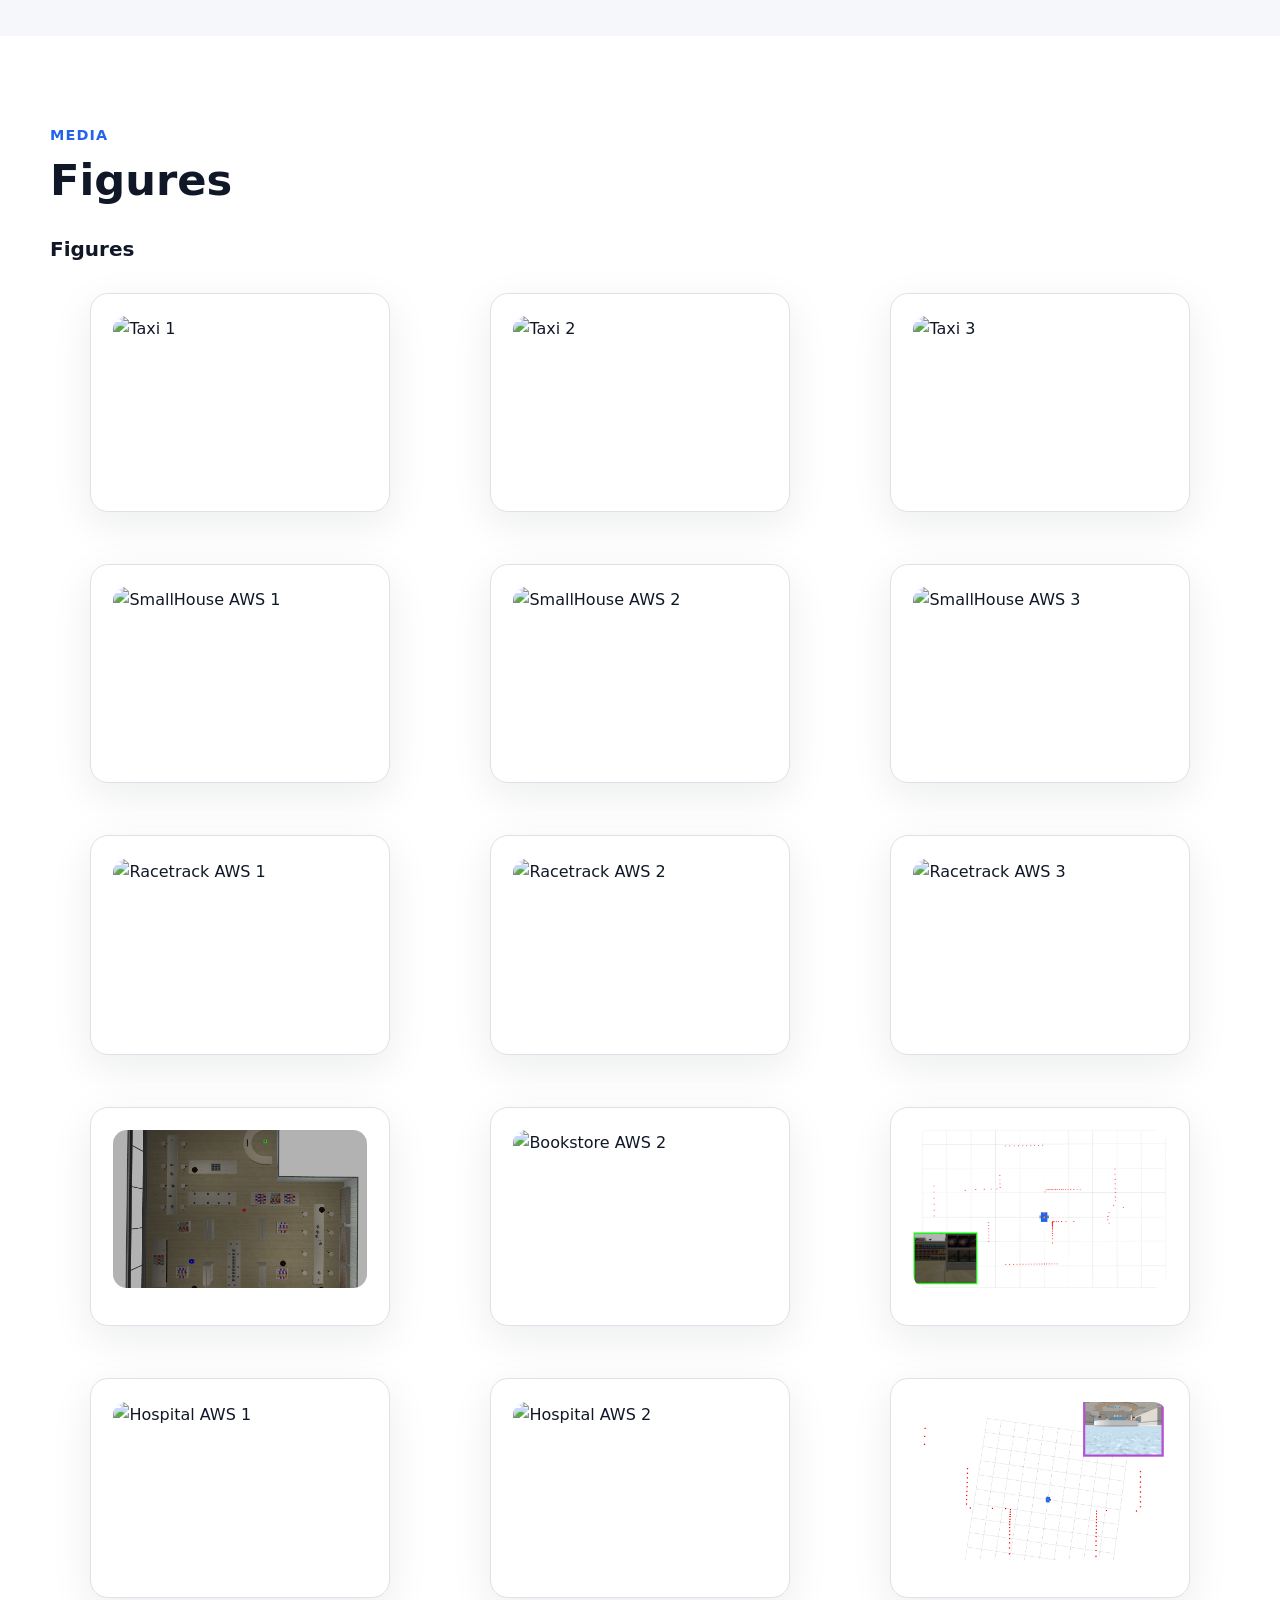
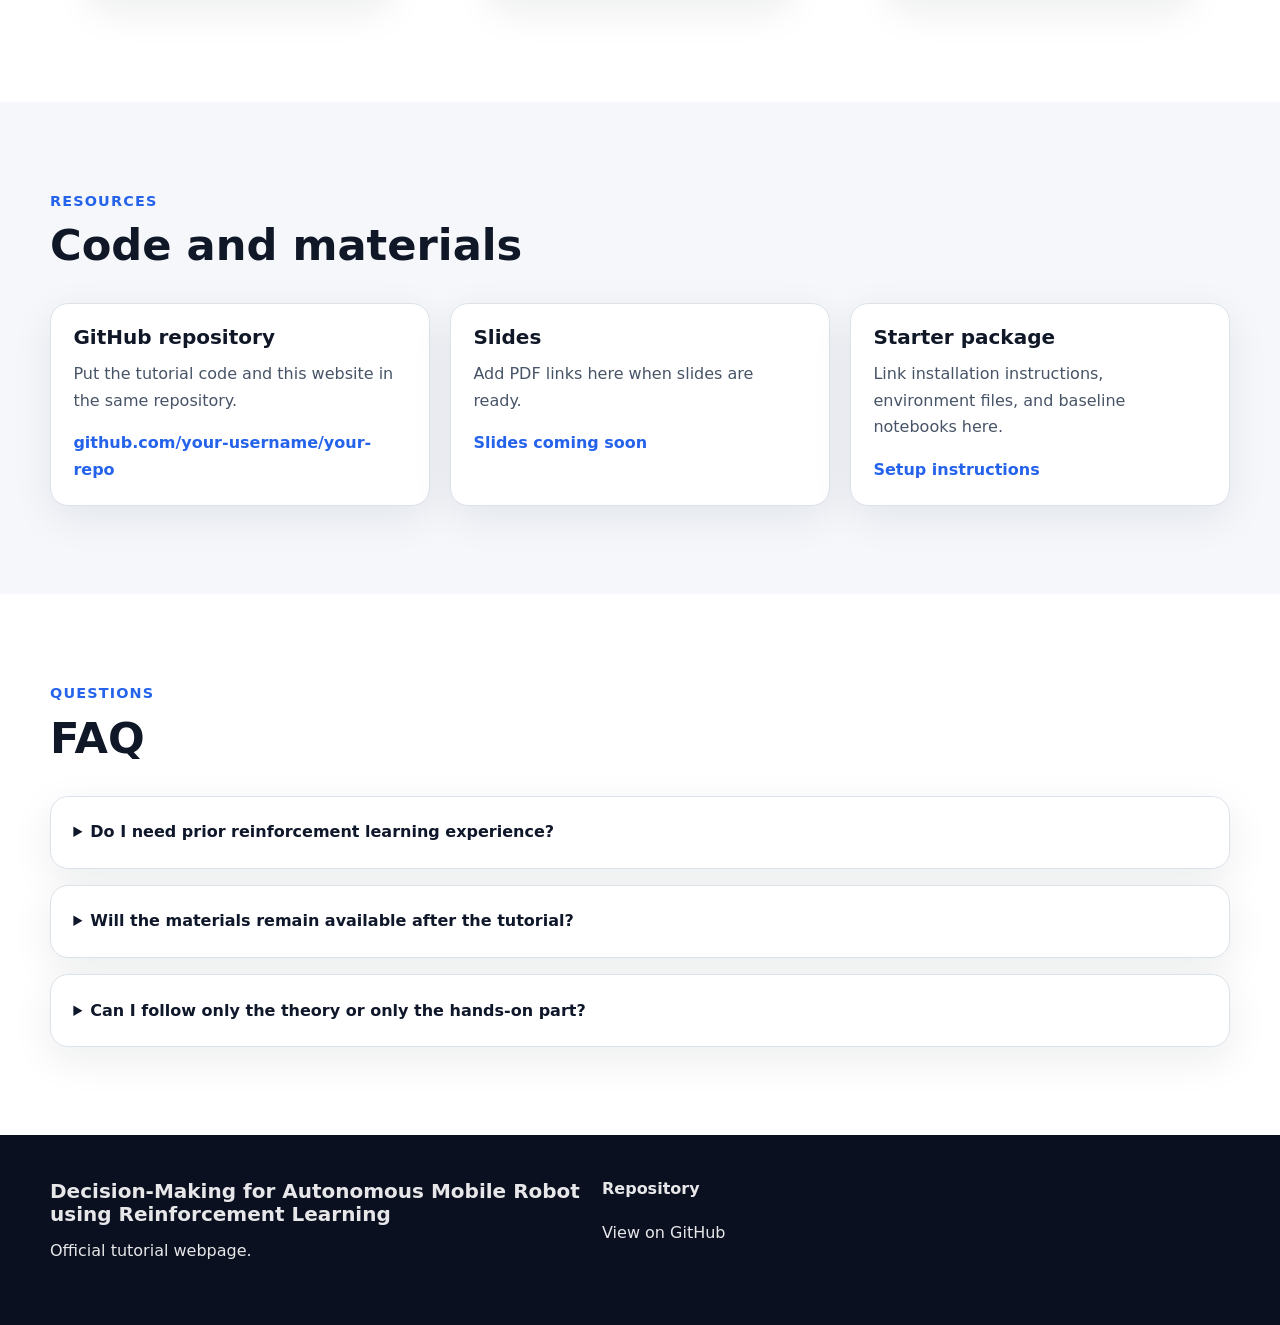
==== commit 4106cc91: "update images" ====
--- a/docs/index.html
+++ b/docs/index.html
@@ -287,7 +287,7 @@
               </tr>
               <tr>
                 <td>10:30 – 11:00</td>
-                <td><b></b>Module 1</b></td>
+                <td><b>Module 1</b></td>
                 <td><b>Autonomous Mobile Robots and Decision-Making</b></td>
               </tr>
               <tr>
@@ -322,12 +322,12 @@
               </tr>
                <tr>
                 <td>15:30 – 15:50</td>
-                <td><b>Module 5</b></td>
+                <td><b>Module 6</b></td>
                 <td><b>Soft Actor Critic (SAC) architecture</b></td>
               </tr>
               <tr>
               <td>15:50 – 16:30</td>
-                <td><b>Module 5</b></td>
+                <td><b>Module 6</b></td>
                 <td><b>Practice 2 - Indoor Navigation and Evaluation</b></td>
               </tr>
               <td>17:00 – 17:45</td>
@@ -433,10 +433,10 @@
         <div class="container">
           <div class="section-head">
             <p class="section-tag">Media</p>
-            <h2>Videos and figures</h2>
-        </div>
-
-        <div>
+            <h2>Figures</h2>
+        </div>
+
+        <!-- <div>
           <h3 class="subsection-title">Videos</h3>
           <div class="video-grid">
             <div class="video-card card">
@@ -475,55 +475,87 @@
               <p>Tutorial teaser or introductory lecture.</p>
             </div>
           </div>
-        </div>
+        </div> -->
 
         <div class="media-spacing">
           <h3 class="subsection-title">Figures</h3>
           <div class="figure-grid">
             <figure class="card figure-card">
-              <img src="./assets/figures/smallhouse/rl_robot_1.png" alt="SmallHouse AWS 1" />
-              <figcaption>Lorem ipsum dolor sit amet, consectetur adipiscing elit. Vivamus a mauris id nunc posuere bibendum sed sed nisi.</figcaption>
-            </figure>
-
-            <figure class="card figure-card">
-              <img src="./assets/figures/smallhouse/rl_robot_2.png" alt="SmallHouse AWS 2" />
-              <figcaption>Lorem ipsum dolor sit amet, consectetur adipiscing elit. Vivamus a mauris id nunc posuere bibendum sed sed nisi.</figcaption>
-            </figure>
-
-            <figure class="card figure-card">
-              <img src="./assets/figures/smallhouse/rl_robot_3.png" alt="SmallHouse AWS 3" />
-              <figcaption>Lorem ipsum dolor sit amet, consectetur adipiscing elit. Vivamus a mauris id nunc posuere bibendum sed sed nisi.</figcaption>
-            </figure>
-
-            <figure class="card figure-card">
-              <img src="./assets/figures/racetrack/rl_robot_4.png" alt="Racetrack AWS 1" />
-              <figcaption>Lorem ipsum dolor sit amet, consectetur adipiscing elit. Vivamus a mauris id nunc posuere bibendum sed sed nisi.</figcaption>
-            </figure>
-
-            <figure class="card figure-card">
-              <img src="./assets/figures/racetrack/rl_robot_5.png" alt="Racetrack AWS 2" />
-              <figcaption>Lorem ipsum dolor sit amet, consectetur adipiscing elit. Vivamus a mauris id nunc posuere bibendum sed sed nisi.</figcaption>
-            </figure>
-
-            <figure class="card figure-card">
-              <img src="./assets/figures/racetrack/rl_robot_6.png" alt="Racetrack AWS 3" />
-              <figcaption>Lorem ipsum dolor sit amet, consectetur adipiscing elit. Vivamus a mauris id nunc posuere bibendum sed sed nisi.</figcaption>
-            </figure>
-
-            <figure class="card figure-card">
               <img src="./assets/figures/taxi/Taxi.gif" alt="Taxi 1" />
-              <figcaption>Lorem ipsum dolor sit amet, consectetur adipiscing elit. Vivamus a mauris id nunc posuere bibendum sed sed nisi.</figcaption>
+              <!-- <figcaption>Lorem ipsum dolor sit amet, consectetur adipiscing elit. Vivamus a mauris id nunc posuere bibendum sed sed nisi.</figcaption> -->
             </figure>
 
             <figure class="card figure-card">
               <img src="./assets/figures/taxi/rl_robot_8.png" alt="Taxi 2" />
-              <figcaption>Lorem ipsum dolor sit amet, consectetur adipiscing elit. Vivamus a mauris id nunc posuere bibendum sed sed nisi.</figcaption>
+              <!-- <figcaption>Lorem ipsum dolor sit amet, consectetur adipiscing elit. Vivamus a mauris id nunc posuere bibendum sed sed nisi.</figcaption> -->
             </figure>
 
             <figure class="card figure-card">
               <img src="./assets/figures/taxi/rl_robot_9.png" alt="Taxi 3" />
-              <figcaption>Lorem ipsum dolor sit amet, consectetur adipiscing elit. Vivamus a mauris id nunc posuere bibendum sed sed nisi.</figcaption>
-            </figure>
+              <!-- <figcaption>Lorem ipsum dolor sit amet, consectetur adipiscing elit. Vivamus a mauris id nunc posuere bibendum sed sed nisi.</figcaption> -->
+            </figure>
+
+            <figure class="card figure-card">
+              <img src="./assets/figures/smallhouse/env.png" alt="SmallHouse AWS 1" />
+              <!-- <figcaption>Lorem ipsum dolor sit amet, consectetur adipiscing elit. Vivamus a mauris id nunc posuere bibendum sed sed nisi.</figcaption> -->
+            </figure>
+
+            <figure class="card figure-card">
+              <img src="./assets/figures/smallhouse/env2.png" alt="SmallHouse AWS 2" />
+              <!-- <figcaption>Lorem ipsum dolor sit amet, consectetur adipiscing elit. Vivamus a mauris id nunc posuere bibendum sed sed nisi.</figcaption> -->
+            </figure>
+
+            <figure class="card figure-card">
+              <img src="./assets/figures/smallhouse/rviz2_cam.png" alt="SmallHouse AWS 3" />
+              <!-- <figcaption>Lorem ipsum dolor sit amet, consectetur adipiscing elit. Vivamus a mauris id nunc posuere bibendum sed sed nisi.</figcaption> -->
+            </figure>
+
+            <figure class="card figure-card">
+              <img src="./assets/figures/racetrack/env.png" alt="Racetrack AWS 1" />
+              <!-- <figcaption>Lorem ipsum dolor sit amet, consectetur adipiscing elit. Vivamus a mauris id nunc posuere bibendum sed sed nisi.</figcaption> -->
+            </figure>
+
+            <figure class="card figure-card">
+              <img src="./assets/figures/racetrack/env2.png" alt="Racetrack AWS 2" />
+              <!-- <figcaption>Lorem ipsum dolor sit amet, consectetur adipiscing elit. Vivamus a mauris id nunc posuere bibendum sed sed nisi.</figcaption> -->
+            </figure>
+
+            <figure class="card figure-card">
+              <img src="./assets/figures/racetrack/rviz2cam.png" alt="Racetrack AWS 3" />
+              <!-- <figcaption>Lorem ipsum dolor sit amet, consectetur adipiscing elit. Vivamus a mauris id nunc posuere bibendum sed sed nisi.</figcaption> -->
+            </figure>
+
+             <figure class="card figure-card">
+              <img src="./assets/figures/bookstore/env.png" alt="Bookstore AWS 1" />
+              <!-- <figcaption>Lorem ipsum dolor sit amet, consectetur adipiscing elit. Vivamus a mauris id nunc posuere bibendum sed sed nisi.</figcaption> -->
+            </figure>
+
+            <figure class="card figure-card">
+              <img src="./assets/figures/bookstore/env2.png" alt="Bookstore AWS 2" />
+              <!-- <figcaption>Lorem ipsum dolor sit amet, consectetur adipiscing elit. Vivamus a mauris id nunc posuere bibendum sed sed nisi.</figcaption> -->
+            </figure>
+
+            <figure class="card figure-card">
+              <img src="./assets/figures/bookstore/rviz2cam.png" alt="Bookstore AWS 3" />
+              <!-- <figcaption>Lorem ipsum dolor sit amet, consectetur adipiscing elit. Vivamus a mauris id nunc posuere bibendum sed sed nisi.</figcaption> -->
+            </figure>
+
+            <figure class="card figure-card">
+              <img src="./assets/figures/hospital/env.png" alt="Hospital AWS 1" />
+              <!-- <figcaption>Lorem ipsum dolor sit amet, consectetur adipiscing elit. Vivamus a mauris id nunc posuere bibendum sed sed nisi.</figcaption> -->
+            </figure>
+
+            <figure class="card figure-card">
+              <img src="./assets/figures/hospital/env2.png" alt="Hospital AWS 2" />
+              <!-- <figcaption>Lorem ipsum dolor sit amet, consectetur adipiscing elit. Vivamus a mauris id nunc posuere bibendum sed sed nisi.</figcaption> -->
+            </figure>
+
+            <figure class="card figure-card">
+              <img src="./assets/figures/hospital/rviz2cam.png" alt="Hospital AWS 3" />
+              <!-- <figcaption>Lorem ipsum dolor sit amet, consectetur adipiscing elit. Vivamus a mauris id nunc posuere bibendum sed sed nisi.</figcaption> -->
+            </figure>
+            
+            
           </div>
         </div>
       </div>
